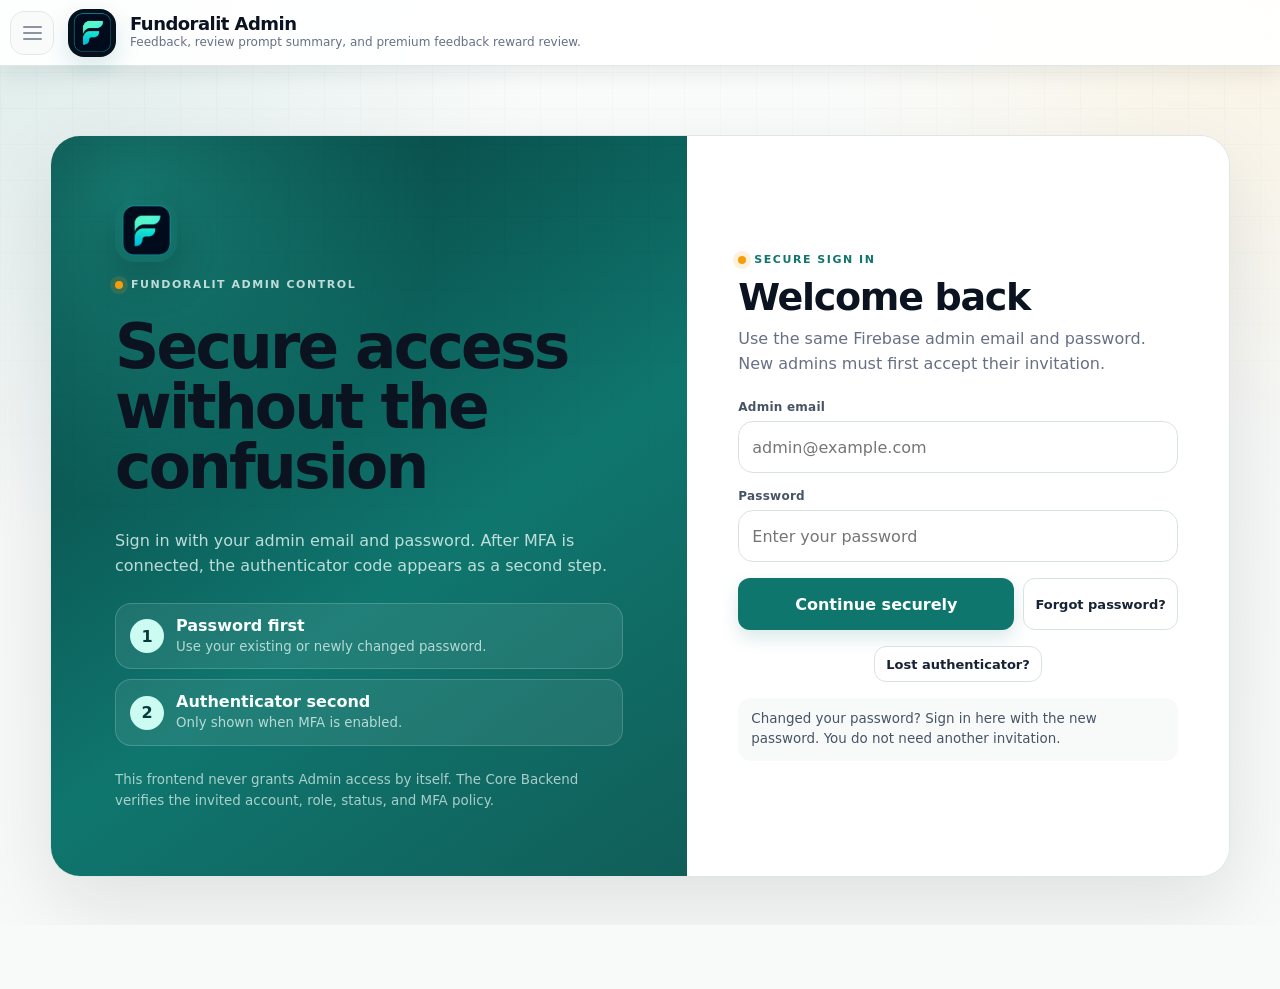
==== fundoralit-admin-web/index.html @ 5bdca57e "TOTP session enhancement" ====
<!doctype html>
<html lang="en">
<head>
  <meta charset="UTF-8" />
  <meta name="viewport" content="width=device-width, initial-scale=1.0" />
  <meta name="robots" content="noindex,nofollow" />
  <meta http-equiv="Content-Security-Policy" content="default-src 'self'; script-src 'self'; style-src 'self' 'unsafe-inline'; img-src 'self' data: blob:; connect-src 'self' https: http://localhost:* http://127.0.0.1:*; object-src 'none'; base-uri 'none'; form-action 'none'" />
  <title>Fundoralit Admin</title>
  <link rel="stylesheet" href="./src/styles.css?v=20260710-admin-trusted-device-recovery-v1" />
</head>
<body>
  <noscript>This admin panel requires JavaScript.</noscript>
  <div id="app" class="app-shell">
    <header class="topbar app-header" aria-label="Fundoralit admin header">
      <button id="headerMenuButton" class="header-menu-button" type="button" aria-label="Open admin navigation" aria-expanded="false">
        <span class="header-menu-icon" aria-hidden="true">
          <span></span>
          <span></span>
          <span></span>
        </span>
      </button>
      <img id="headerLogo" class="header-logo" src="./src/assets/fundora-logo.png" alt="Fundoralit logo" />
      <div class="header-title-block">
        <p class="eyebrow" id="headerEyebrow">Secure Admin Web</p>
        <div class="header-title-row">
          <h1 id="headerTitle">Fundoralit Admin</h1>
        </div>
        <p class="subtitle" id="headerSubtitle">Feedback, review prompt summary, and premium feedback reward review.</p>
      </div>
      <div class="auth-box" id="authBox"></div>
    </header>

    <main id="mainContent"></main>
  </div>

  <script src="./config.js"></script>
  <script type="module" src="./src/app.js?v=20260710-admin-trusted-device-recovery-v1"></script>
</body>
</html>
---- fundoralit-admin-web/src/styles.css ----
:root {
  color-scheme: light;
  --bg: #f6f8f7;
  --bg-strong: #eef5f2;
  --card: #ffffff;
  --card-soft: #f8faf9;
  --card-tint: #ecfdf5;
  --text: #111827;
  --heading: #0f172a;
  --muted: #64748b;
  --muted-strong: #475569;
  --border: #dde5e2;
  --border-strong: #cbd5d1;
  --primary: #0f766e;
  --primary-dark: #0f5f59;
  --primary-soft: #ccfbf1;
  --primary-soft-2: #f0fdfa;
  --accent: #f59e0b;
  --accent-soft: #fef3c7;
  --danger: #dc2626;
  --danger-soft: #fef2f2;
  --success: #16a34a;
  --success-soft: #ecfdf5;
  --warning: #d97706;
  --warning-soft: #fff7ed;
  --focus: rgba(15, 118, 110, 0.18);
  --shadow-sm: 0 8px 22px rgba(15, 23, 42, 0.06);
  --shadow: 0 18px 48px rgba(15, 23, 42, 0.10);
  --shadow-strong: 0 30px 80px rgba(15, 23, 42, 0.18);
  --radius-sm: 12px;
  --radius: 18px;
  --radius-lg: 26px;
  --control-height: 44px;
  --content-max: 1280px;
  font-family: Inter, ui-sans-serif, system-ui, -apple-system, BlinkMacSystemFont, "Segoe UI", sans-serif;
}

* { box-sizing: border-box; }
html { min-height: 100%; scroll-behavior: smooth; }
body {
  min-height: 100vh;
  margin: 0;
  color: var(--text);
  background:
    radial-gradient(circle at top left, rgba(15, 118, 110, 0.12), transparent 34rem),
    radial-gradient(circle at top right, rgba(245, 158, 11, 0.10), transparent 28rem),
    linear-gradient(180deg, #fbfdfc 0%, var(--bg) 44%, #f7faf8 100%);
}
body::before {
  content: "";
  position: fixed;
  inset: 0;
  pointer-events: none;
  background-image: linear-gradient(rgba(15, 23, 42, 0.03) 1px, transparent 1px), linear-gradient(90deg, rgba(15, 23, 42, 0.03) 1px, transparent 1px);
  background-size: 36px 36px;
  mask-image: linear-gradient(to bottom, rgba(0, 0, 0, 0.55), transparent 65%);
}

button, input, select, textarea { font: inherit; }
button { cursor: pointer; }
button:disabled { cursor: not-allowed; opacity: 0.55; }
a { color: var(--primary); text-decoration: none; }
a:hover { text-decoration: underline; }

.app-shell {
  width: min(var(--content-max), calc(100% - 32px));
  margin: 0 auto;
  padding: clamp(18px, 2.4vw, 34px) 0 64px;
}

.topbar {
  display: grid;
  grid-template-columns: minmax(0, 1fr) minmax(300px, 380px);
  gap: 22px;
  align-items: stretch;
  margin-bottom: 18px;
}
.topbar > div:first-child {
  position: relative;
  overflow: hidden;
  min-height: 188px;
  padding: clamp(22px, 3vw, 32px);
  border: 1px solid rgba(15, 118, 110, 0.16);
  border-radius: 32px;
  background:
    linear-gradient(135deg, rgba(255, 255, 255, 0.96), rgba(240, 253, 250, 0.92)),
    linear-gradient(135deg, rgba(15, 118, 110, 0.12), rgba(245, 158, 11, 0.08));
  box-shadow: var(--shadow-sm);
}
.topbar > div:first-child::after {
  content: "";
  position: absolute;
  right: -56px;
  bottom: -70px;
  width: 230px;
  height: 230px;
  border-radius: 999px;
  background: radial-gradient(circle, rgba(15, 118, 110, 0.15), transparent 68%);
}
.eyebrow {
  display: inline-flex;
  align-items: center;
  gap: 8px;
  margin: 0 0 10px;
  color: var(--primary);
  font-size: 11px;
  font-weight: 900;
  letter-spacing: 0.14em;
  text-transform: uppercase;
}
.eyebrow::before {
  content: "";
  width: 8px;
  height: 8px;
  border-radius: 99px;
  background: var(--accent);
  box-shadow: 0 0 0 5px rgba(245, 158, 11, 0.14);
}
h1, h2, h3, h4 { color: var(--heading); }
h1 { margin: 0; max-width: 760px; font-size: clamp(30px, 4.4vw, 56px); line-height: 0.98; letter-spacing: -0.055em; }
h2 { margin: 0; font-size: clamp(24px, 3vw, 36px); line-height: 1.08; letter-spacing: -0.04em; }
h3 { margin: 0; font-size: 1.15rem; letter-spacing: -0.02em; }
h4 { margin: 0 0 12px; font-size: 0.95rem; }
.subtitle { margin: 14px 0 0; max-width: 760px; color: var(--muted-strong); line-height: 1.6; }
.auth-box {
  align-self: stretch;
  min-width: 0;
  background: rgba(255, 255, 255, 0.88);
  border: 1px solid rgba(221, 229, 226, 0.9);
  border-radius: 28px;
  padding: 18px;
  box-shadow: var(--shadow-sm);
  backdrop-filter: blur(16px);
}
.security-note { background: var(--primary-soft-2); border: 1px solid var(--primary-soft); color: var(--primary-dark); border-radius: 16px; padding: 14px 16px; margin: 0 0 18px; }

.card,
.item,
.analytics-section,
.analytics-hero {
  background: rgba(255, 255, 255, 0.94);
  border: 1px solid rgba(221, 229, 226, 0.92);
  border-radius: var(--radius-lg);
  box-shadow: var(--shadow-sm);
}
.card { padding: clamp(16px, 2vw, 22px); }
.page-section { display: grid; gap: 16px; }
.login-grid { display: grid; gap: 12px; }
.field { display: grid; gap: 7px; margin-bottom: 12px; }
label, .field label { font-size: 12px; font-weight: 850; color: var(--muted-strong); letter-spacing: 0.02em; }
input, select, textarea {
  width: 100%;
  min-height: var(--control-height);
  border: 1px solid var(--border);
  background: #fff;
  border-radius: 14px;
  padding: 10px 13px;
  color: var(--text);
  outline: none;
  transition: border-color 0.16s ease, box-shadow 0.16s ease, background 0.16s ease;
}
textarea { min-height: 128px; resize: vertical; line-height: 1.5; }
input:focus, select:focus, textarea:focus { border-color: var(--primary); box-shadow: 0 0 0 4px var(--focus); }

.btn {
  display: inline-flex;
  min-height: var(--control-height);
  align-items: center;
  justify-content: center;
  gap: 8px;
  border: 1px solid transparent;
  border-radius: 14px;
  padding: 10px 16px;
  font-weight: 850;
  color: #fff;
  background: var(--primary);
  box-shadow: 0 10px 22px rgba(15, 118, 110, 0.16);
  transition: transform 0.16s ease, box-shadow 0.16s ease, background 0.16s ease, border-color 0.16s ease;
}
.btn:hover { background: var(--primary-dark); transform: translateY(-1px); text-decoration: none; }
.btn:active { transform: translateY(0); }
.btn.secondary { background: #111827; box-shadow: 0 10px 22px rgba(17, 24, 39, 0.16); }
.btn.ghost { background: #fff; color: var(--text); border-color: var(--border); box-shadow: none; }
.btn.ghost:hover { background: var(--card-soft); border-color: var(--border-strong); }
.btn.danger { background: var(--danger); box-shadow: 0 10px 22px rgba(220, 38, 38, 0.16); }
.btn.success { background: var(--success); box-shadow: 0 10px 22px rgba(22, 163, 74, 0.16); }
.btn.small { min-height: 36px; padding: 7px 11px; font-size: 13px; border-radius: 12px; }
.row { display: flex; align-items: center; gap: 10px; flex-wrap: wrap; }
.space-between { justify-content: space-between; }
.muted { color: var(--muted); }
.error, .success-msg {
  border-radius: 16px;
  padding: 12px 14px;
  margin: 0;
  white-space: pre-wrap;
  line-height: 1.45;
}
.error { color: #991b1b; background: var(--danger-soft); border: 1px solid #fecaca; }
.success-msg { color: #166534; background: var(--success-soft); border: 1px solid #bbf7d0; }

.tabs {
  position: sticky;
  top: 0;
  z-index: 20;
  display: grid;
  grid-template-columns: repeat(auto-fit, minmax(170px, 1fr));
  gap: 10px;
  padding: 10px;
  margin: 4px 0 2px;
  border: 1px solid rgba(221, 229, 226, 0.94);
  border-radius: 26px;
  background: rgba(255, 255, 255, 0.88);
  box-shadow: var(--shadow-sm);
  backdrop-filter: blur(16px);
}
.tab {
  min-height: 64px;
  display: flex;
  align-items: center;
  gap: 11px;
  border: 1px solid transparent;
  background: transparent;
  color: var(--muted-strong);
  padding: 10px 12px;
  border-radius: 20px;
  font-weight: 850;
  text-align: left;
  transition: background 0.16s ease, color 0.16s ease, border-color 0.16s ease, transform 0.16s ease;
}
.tab:hover { background: var(--card-soft); color: var(--heading); }
.tab.active { background: linear-gradient(135deg, var(--primary), #0d9488); border-color: rgba(15, 118, 110, 0.24); color: #fff; box-shadow: 0 14px 26px rgba(15, 118, 110, 0.20); }
.tab-icon {
  width: 34px;
  height: 34px;
  flex: 0 0 34px;
  border-radius: 12px;
  background: var(--primary-soft-2);
  border: 1px solid var(--primary-soft);
  position: relative;
}
.tab-icon::before, .tab-icon::after { content: ""; position: absolute; border-radius: 999px; background: var(--primary); }
.tab-icon::before { width: 14px; height: 14px; left: 9px; top: 9px; opacity: 0.9; }
.tab-icon::after { width: 6px; height: 6px; right: 7px; bottom: 7px; background: var(--accent); }
.tab.active .tab-icon { background: rgba(255, 255, 255, 0.18); border-color: rgba(255, 255, 255, 0.28); }
.tab.active .tab-icon::before { background: #fff; }
.tab.active .tab-icon::after { background: var(--accent-soft); }
.tab-copy { min-width: 0; display: grid; gap: 2px; }
.tab-label { line-height: 1.1; }
.tab-helper { color: inherit; opacity: 0.72; font-size: 11px; font-weight: 750; }

.toolbar,
.analytics-toolbar {
  display: grid;
  grid-template-columns: repeat(5, minmax(150px, 1fr));
  gap: 12px;
  align-items: end;
  padding: 14px;
  border: 1px solid var(--border);
  border-radius: 24px;
  background: rgba(255, 255, 255, 0.72);
  box-shadow: var(--shadow-sm);
}
.toolbar .wide { grid-column: span 2; }
.toolbar > div, .analytics-toolbar label { display: grid; gap: 7px; }
.analytics-toolbar { grid-template-columns: repeat(2, minmax(160px, 1fr)) minmax(220px, auto); margin-top: 14px; }
.analytics-toolbar-actions { display: flex; gap: 10px; flex-wrap: wrap; align-items: center; }

.stats-grid,
.analytics-grid {
  display: grid;
  grid-template-columns: repeat(auto-fit, minmax(210px, 1fr));
  gap: 12px;
}
.stats-grid { margin-bottom: 2px; }
.stat,
.analytics-card {
  position: relative;
  overflow: hidden;
  min-height: 116px;
  display: grid;
  align-content: space-between;
  gap: 10px;
  background: rgba(255, 255, 255, 0.92);
  border: 1px solid var(--border);
  border-radius: 22px;
  padding: 16px;
  box-shadow: var(--shadow-sm);
}
.stat::after, .analytics-card::after {
  content: "";
  position: absolute;
  right: -26px;
  top: -34px;
  width: 100px;
  height: 100px;
  border-radius: 999px;
  background: rgba(15, 118, 110, 0.07);
}
.stat-icon {
  width: 34px;
  height: 34px;
  border-radius: 14px;
  background: var(--primary-soft-2);
  border: 1px solid var(--primary-soft);
}
.stat-label { font-size: 12px; font-weight: 850; text-transform: uppercase; letter-spacing: 0.055em; }
.stat strong, .analytics-card strong { display: block; font-size: clamp(24px, 3vw, 32px); line-height: 1; letter-spacing: -0.045em; color: var(--heading); }
.analytics-card.good { border-color: rgba(22, 163, 74, 0.22); }
.analytics-card.warn { border-color: rgba(217, 119, 6, 0.28); }
.analytics-card.danger { border-color: rgba(220, 38, 38, 0.28); }

.list { display: grid; gap: 14px; }
.item {
  padding: clamp(15px, 2vw, 20px);
  transition: transform 0.16s ease, box-shadow 0.16s ease, border-color 0.16s ease;
}
.item:hover { transform: translateY(-1px); box-shadow: var(--shadow); border-color: var(--border-strong); }
.collapsible-item { padding: 0; overflow: hidden; }
.item-dropdown {
  margin: 0;
  padding: 0;
  border: 0;
  border-radius: inherit;
  background: transparent;
}
.item-dropdown > summary { list-style: none; }
.item-dropdown > summary::-webkit-details-marker { display: none; }
.item-summary {
  display: block;
  padding: clamp(15px, 2vw, 20px);
  color: inherit;
  border-radius: inherit;
  cursor: pointer;
  outline: none;
}
.item-summary:hover { background: rgba(240, 253, 250, 0.52); }
.item-summary:focus-visible { box-shadow: inset 0 0 0 4px var(--focus); }
.item-head { display: flex; align-items: flex-start; justify-content: space-between; gap: 14px; margin-bottom: 0; }
.item-summary-copy { min-width: 0; display: grid; gap: 4px; }
.item-title { font-weight: 900; font-size: 1rem; color: var(--heading); overflow-wrap: anywhere; }
.item-subtitle {
  display: -webkit-box;
  -webkit-line-clamp: 2;
  -webkit-box-orient: vertical;
  overflow: hidden;
  line-height: 1.4;
}
.item-summary-right { display: inline-flex; align-items: center; gap: 10px; flex: 0 0 auto; }
.item-toggle {
  width: 30px;
  height: 30px;
  display: inline-flex;
  align-items: center;
  justify-content: center;
  border-radius: 999px;
  color: var(--primary);
  background: var(--primary-soft-2);
  border: 1px solid var(--primary-soft);
  font-weight: 900;
  transition: transform 0.16s ease, background 0.16s ease;
}
.item-dropdown[open] .item-toggle { transform: rotate(180deg); background: var(--primary-soft); }
.item-body {
  padding: 0 clamp(15px, 2vw, 20px) clamp(15px, 2vw, 20px);
  border-top: 1px solid rgba(221, 229, 226, 0.7);
}
.item-desc { color: #334155; line-height: 1.55; white-space: pre-wrap; margin: 14px 0 12px; }
.meta-grid { display: grid; grid-template-columns: repeat(auto-fit, minmax(190px, 1fr)); gap: 9px; margin-top: 12px; }
.meta { background: var(--card-soft); border: 1px solid var(--border); border-radius: 14px; padding: 10px; min-width: 0; }
.meta span { display: block; color: var(--muted); font-size: 10px; font-weight: 900; text-transform: uppercase; letter-spacing: 0.06em; }
.meta code, .meta p { display: block; margin: 5px 0 0; overflow-wrap: anywhere; font-family: inherit; font-size: 13px; color: var(--text); line-height: 1.35; }
.badge {
  display: inline-flex;
  align-items: center;
  gap: 6px;
  white-space: nowrap;
  border-radius: 999px;
  padding: 6px 10px;
  font-size: 11px;
  font-weight: 900;
  letter-spacing: 0.025em;
  background: #eef2ff;
  color: #3730a3;
  border: 1px solid rgba(55, 48, 163, 0.12);
}
.badge::before { content: ""; width: 7px; height: 7px; border-radius: 999px; background: currentColor; }
.badge.open { background: var(--warning-soft); color: #9a3412; border-color: #fed7aa; }
.badge.closed { background: var(--success-soft); color: #166534; border-color: #bbf7d0; }
.badge.warn { background: var(--accent-soft); color: #92400e; border-color: #fde68a; }
.actions { display: flex; gap: 8px; flex-wrap: wrap; margin-top: 14px; justify-content: flex-end; }
.img-preview { display: block; width: min(260px, 100%); max-height: 180px; border-radius: 16px; border: 1px solid var(--border); object-fit: cover; margin-top: 10px; box-shadow: var(--shadow-sm); }
details.nested-details, details.default-preview { margin-top: 12px; border: 1px solid var(--border); border-radius: 16px; background: var(--card-soft); padding: 10px 12px; }
details.nested-details > summary, details.default-preview > summary { font-weight: 850; color: var(--primary); cursor: pointer; }
pre { background: #0f172a; color: #dbeafe; border-radius: 14px; padding: 12px; overflow: auto; max-height: 340px; line-height: 1.45; }
.pagination { display: flex; justify-content: flex-end; gap: 8px; margin-top: 2px; flex-wrap: wrap; }
.footer-note { margin: 0; color: var(--muted); font-size: 13px; line-height: 1.5; }

.analytics-hero { padding: clamp(18px, 2.5vw, 26px); }
.analytics-hero .analytics-section-head { gap: 18px; margin-bottom: 18px; }
.analytics-section { padding: clamp(16px, 2vw, 22px); margin-bottom: 0; }
.analytics-section-head { display: flex; justify-content: space-between; gap: 14px; margin-bottom: 16px; }
.analytics-section-head p { margin: 7px 0 0; line-height: 1.5; }
.analytics-progress { display: grid; gap: 10px; margin-bottom: 12px; }
.analytics-progress-meta { display: flex; justify-content: space-between; gap: 12px; align-items: baseline; }
.analytics-progress-track, .analytics-bar-track { width: 100%; height: 11px; background: #e9f1ee; border-radius: 999px; overflow: hidden; }
.analytics-progress-fill, .analytics-bar-fill { height: 100%; background: linear-gradient(90deg, var(--primary), #14b8a6); border-radius: 999px; transition: width 0.3s ease; }
.analytics-table { width: 100%; border-collapse: collapse; }
.analytics-table td { padding: 11px 8px; border-bottom: 1px solid var(--border); vertical-align: top; }
.analytics-table tr:last-child td { border-bottom: none; }
.analytics-mini-table { overflow-x: auto; }
.analytics-bar-list { display: grid; gap: 12px; }
.analytics-bar-row { display: grid; gap: 8px; }
.analytics-bar-label { display: flex; justify-content: space-between; gap: 10px; align-items: center; }
.analytics-note { color: var(--muted); font-size: 0.92rem; line-height: 1.5; margin: 0; }
.analytics-empty,
.empty-state {
  display: grid;
  justify-items: center;
  gap: 10px;
  padding: 30px 18px;
  text-align: center;
  border: 1px dashed var(--border-strong);
  border-radius: 24px;
  background: rgba(255, 255, 255, 0.72);
}
.empty-state h3, .analytics-empty h3 { margin: 0; }
.empty-state p { margin: 0; }
.empty-state-icon {
  width: 48px;
  height: 48px;
  border-radius: 18px;
  background: linear-gradient(135deg, var(--primary-soft-2), #fff);
  border: 1px solid var(--primary-soft);
  box-shadow: inset 0 0 0 8px rgba(15, 118, 110, 0.04);
}
.signed-out-card { min-height: 260px; align-content: center; justify-items: center; text-align: center; }

.modal-backdrop {
  position: fixed;
  inset: 0;
  z-index: 50;
  display: flex;
  align-items: center;
  justify-content: center;
  padding: 18px;
  background: rgba(15, 23, 42, 0.58);
  backdrop-filter: blur(8px);
}
.modal-card {
  width: min(720px, 100%);
  max-height: 92vh;
  overflow: auto;
  background: var(--card);
  border: 1px solid var(--border);
  border-radius: 28px;
  box-shadow: var(--shadow-strong);
  padding: 18px;
}
.modal-head { display: flex; align-items: flex-start; justify-content: space-between; gap: 12px; border-bottom: 1px solid var(--border); padding-bottom: 12px; margin-bottom: 14px; }
.modal-head h2 { margin: 0; font-size: 24px; }
.modal-body { display: grid; gap: 12px; }
.modal-actions { display: flex; justify-content: flex-end; gap: 10px; flex-wrap: wrap; border-top: 1px solid var(--border); padding-top: 14px; margin-top: 14px; }
.check-row { display: flex; align-items: center; gap: 10px; color: var(--text); background: var(--card-soft); border: 1px solid var(--border); border-radius: 14px; padding: 10px 12px; }
.check-row input { width: auto; min-height: auto; }
.default-preview pre { background: #111827; }

@media (max-width: 1080px) {
  .topbar { grid-template-columns: 1fr; }
  .auth-box { width: 100%; }
  .toolbar { grid-template-columns: repeat(2, minmax(0, 1fr)); }
  .analytics-toolbar { grid-template-columns: repeat(2, minmax(0, 1fr)); }
  .analytics-toolbar-actions { grid-column: 1 / -1; }
}

@media (max-width: 760px) {
  .app-shell { width: min(100% - 20px, var(--content-max)); padding-top: 12px; }
  .topbar { gap: 12px; }
  .topbar > div:first-child, .auth-box { border-radius: 24px; }
  h1 { font-size: clamp(30px, 11vw, 44px); }
  .tabs {
    display: flex;
    overflow-x: auto;
    gap: 8px;
    padding: 8px;
    border-radius: 22px;
    scroll-snap-type: x mandatory;
    -webkit-overflow-scrolling: touch;
  }
  .tab {
    min-width: 190px;
    min-height: 58px;
    scroll-snap-align: start;
  }
  .toolbar, .analytics-toolbar, .stats-grid, .analytics-grid, .meta-grid { grid-template-columns: 1fr; }
  .toolbar .wide { grid-column: span 1; }
  .item-head { align-items: flex-start; }
  .actions, .pagination, .modal-actions { justify-content: stretch; }
  .actions .btn, .pagination .btn, .modal-actions .btn, .toolbar .btn, .analytics-toolbar-actions .btn { width: 100%; }
  .analytics-toolbar-actions { display: grid; grid-template-columns: 1fr; }
}

@media (max-width: 480px) {
  :root { --control-height: 46px; }
  .topbar > div:first-child { min-height: auto; padding: 20px; }
  .subtitle { font-size: 0.94rem; }
  .card, .item, .analytics-section, .analytics-hero, .modal-card { border-radius: 20px; }
  .item-head { flex-direction: column; }
  .item-summary-right { width: 100%; justify-content: space-between; }
  .badge { align-self: flex-start; }
  .tab { min-width: 172px; padding: 9px 10px; }
  .tab-icon { width: 30px; height: 30px; flex-basis: 30px; }
  .tab-helper { display: none; }
  .stat, .analytics-card { min-height: 104px; }
  .analytics-table td { min-width: 120px; }
}

/* Enhanced Growth Analytics dashboard layout */
.analytics-hero {
  position: relative;
  overflow: hidden;
  padding: clamp(20px, 2.8vw, 34px);
  margin-bottom: 18px;
}
.analytics-hero::after {
  content: "";
  position: absolute;
  right: -110px;
  top: -120px;
  width: 280px;
  height: 280px;
  border-radius: 999px;
  background: radial-gradient(circle, rgba(15, 118, 110, 0.12), transparent 68%);
  pointer-events: none;
}
.analytics-hero .analytics-section-head {
  position: relative;
  z-index: 1;
  margin-bottom: 20px;
}
.analytics-hero h2 {
  max-width: 1040px;
  font-size: clamp(28px, 3vw, 46px);
  letter-spacing: -0.052em;
}
.analytics-toolbar-shell {
  position: relative;
  z-index: 1;
  display: grid;
  gap: 12px;
  padding: 14px;
  border: 1px solid rgba(221, 229, 226, 0.92);
  border-radius: 24px;
  background: rgba(255, 255, 255, 0.74);
  box-shadow: var(--shadow-sm);
}
.analytics-preset-row {
  display: flex;
  flex-wrap: wrap;
  gap: 8px;
}
.analytics-preset {
  min-height: 36px;
  border: 1px solid var(--border);
  border-radius: 999px;
  padding: 7px 13px;
  background: #fff;
  color: var(--muted-strong);
  font-weight: 850;
  font-size: 13px;
  box-shadow: none;
  transition: background 0.16s ease, color 0.16s ease, border-color 0.16s ease, transform 0.16s ease;
}
.analytics-preset:hover { transform: translateY(-1px); border-color: var(--border-strong); background: var(--card-soft); }
.analytics-preset.active {
  color: #fff;
  border-color: rgba(15, 118, 110, 0.28);
  background: linear-gradient(135deg, var(--primary), #14b8a6);
  box-shadow: 0 10px 22px rgba(15, 118, 110, 0.14);
}
.analytics-toolbar {
  margin-top: 0;
  padding: 0;
  border: 0;
  box-shadow: none;
  background: transparent;
  grid-template-columns: minmax(180px, 1fr) minmax(180px, 1fr) auto;
}
.analytics-range-help,
.analytics-range-notice {
  margin: 0;
  font-size: 0.9rem;
  line-height: 1.45;
}
.analytics-range-help { color: var(--muted); }
.analytics-range-notice {
  color: #92400e;
  border: 1px solid #fde68a;
  background: var(--accent-soft);
  border-radius: 14px;
  padding: 10px 12px;
}
.analytics-section {
  margin-top: 16px;
}
.analytics-section > div:last-child {
  min-width: 0;
}
.analytics-section-head {
  align-items: flex-start;
}
.analytics-section-head h3 {
  font-size: clamp(18px, 2vw, 24px);
}
.analytics-target-grid {
  display: grid;
  grid-template-columns: repeat(3, minmax(0, 1fr));
  gap: 14px;
  align-items: stretch;
}
.analytics-grid {
  grid-template-columns: repeat(auto-fit, minmax(230px, 1fr));
  gap: 14px;
  align-items: stretch;
}
.analytics-card,
.analytics-target-card {
  position: relative;
  min-width: 0;
  min-height: 150px;
  display: flex;
  flex-direction: column;
  justify-content: space-between;
  gap: 14px;
  border: 1px solid rgba(203, 213, 209, 0.86);
  border-radius: 24px;
  background: linear-gradient(180deg, rgba(255,255,255,0.98), rgba(248,250,249,0.94));
  padding: 18px 20px;
  box-shadow: var(--shadow-sm);
}
.analytics-card::after,
.analytics-target-card::after {
  content: "";
  position: absolute;
  right: -30px;
  top: -44px;
  width: 112px;
  height: 112px;
  border-radius: 999px;
  background: rgba(15, 118, 110, 0.07);
}
.analytics-card-main,
.analytics-target-head {
  position: relative;
  z-index: 1;
  display: grid;
  gap: 10px;
}
.analytics-target-head {
  grid-template-columns: minmax(0, 1fr) auto;
  align-items: start;
  gap: 12px;
}
.analytics-card-label {
  color: var(--muted-strong);
  font-size: 0.94rem;
  font-weight: 800;
  line-height: 1.35;
}
.analytics-card strong,
.analytics-target-card strong {
  position: relative;
  z-index: 1;
  display: block;
  color: var(--heading);
  font-size: clamp(28px, 3vw, 38px);
  line-height: 0.98;
  letter-spacing: -0.05em;
  white-space: nowrap;
}
.analytics-target-card strong {
  font-size: clamp(20px, 2vw, 26px);
  text-align: right;
}
.analytics-card-meta {
  color: var(--muted);
  font-size: 0.82rem;
  font-weight: 750;
}
.analytics-card .analytics-note,
.analytics-target-card .analytics-note {
  position: relative;
  z-index: 1;
  margin: 0;
  color: var(--muted-strong);
}
.analytics-target-card.good { border-color: rgba(22, 163, 74, 0.28); }
.analytics-target-card.warn { border-color: rgba(217, 119, 6, 0.28); }
.analytics-target-card.danger { border-color: rgba(220, 38, 38, 0.24); }
.analytics-target-card.good .analytics-progress-fill { background: linear-gradient(90deg, var(--success), #22c55e); }
.analytics-target-card.warn .analytics-progress-fill { background: linear-gradient(90deg, var(--warning), #f59e0b); }
.analytics-target-card.danger .analytics-progress-fill { background: linear-gradient(90deg, var(--danger), #f97316); }
.analytics-progress-track,
.analytics-bar-track {
  position: relative;
  z-index: 1;
  height: 10px;
  background: #e8f1ee;
  box-shadow: inset 0 1px 2px rgba(15, 23, 42, 0.05);
}
.analytics-mini-table {
  border: 1px solid var(--border);
  border-radius: 18px;
  overflow: hidden;
  background: #fff;
}
.analytics-mini-table h4 {
  margin: 0;
  padding: 14px 16px;
  border-bottom: 1px solid var(--border);
  background: var(--card-soft);
}
.analytics-table td {
  padding: 13px 16px;
}
.analytics-table td:first-child {
  color: var(--muted-strong);
  font-weight: 800;
}
.analytics-bar-list {
  border: 1px solid var(--border);
  border-radius: 18px;
  padding: 14px 16px 16px;
  background: #fff;
}
.analytics-bar-list h4 { margin-bottom: 14px; }
.analytics-bar-label span { color: var(--muted-strong); font-weight: 800; }
.analytics-bar-label strong { color: var(--heading); }

@media (max-width: 1180px) {
  .analytics-target-grid { grid-template-columns: repeat(2, minmax(0, 1fr)); }
}
@media (max-width: 760px) {
  .analytics-toolbar { grid-template-columns: 1fr; }
  .analytics-target-grid { grid-template-columns: 1fr; }
  .analytics-target-head { grid-template-columns: 1fr; }
  .analytics-target-card strong { text-align: left; }
  .analytics-preset-row { display: grid; grid-template-columns: repeat(2, minmax(0, 1fr)); }
  .analytics-preset { width: 100%; }
}

/* Feedback review + service credit workflow */
.feedback-toolbar {
  grid-template-columns: repeat(3, minmax(150px, 1fr)) minmax(260px, 1.6fr) auto auto;
}
.toolbar-help {
  display: grid;
  gap: 4px;
  min-height: var(--control-height);
  align-content: center;
  padding: 10px 12px;
  border: 1px solid var(--primary-soft);
  border-radius: 16px;
  background: var(--primary-soft-2);
  color: var(--primary-dark);
  line-height: 1.35;
}
.toolbar-help strong { font-size: 13px; }
.toolbar-help span { color: var(--muted-strong); font-size: 12px; }
.badge.success { background: var(--success-soft); color: #166534; border-color: #bbf7d0; }
.badge.credit { background: #eef2ff; color: #3730a3; border-color: #c7d2fe; }
.badge.info { background: var(--primary-soft-2); color: var(--primary-dark); border-color: var(--primary-soft); }
.badge.neutral { background: #f8fafc; color: #475569; border-color: #e2e8f0; }
.badge.danger { background: var(--danger-soft); color: #991b1b; border-color: #fecaca; }
.workflow-strip {
  display: grid;
  gap: 5px;
  margin-top: 14px;
  padding: 12px 14px;
  border: 1px solid var(--primary-soft);
  border-radius: 16px;
  background: linear-gradient(135deg, var(--primary-soft-2), #fff);
  color: var(--primary-dark);
}
.workflow-strip.warning {
  border-color: #fde68a;
  background: var(--accent-soft);
  color: #92400e;
}
.workflow-strip strong { font-size: 13px; }
.workflow-strip span { color: var(--muted-strong); line-height: 1.45; }
.chip-row {
  display: flex;
  flex-wrap: wrap;
  gap: 8px;
  margin-top: 12px;
}
.chip {
  display: inline-flex;
  align-items: center;
  min-height: 28px;
  padding: 5px 10px;
  border-radius: 999px;
  border: 1px solid var(--border);
  background: #fff;
  color: var(--muted-strong);
  font-size: 12px;
  font-weight: 800;
}
.feedback-actions { justify-content: flex-start; }
.form-grid {
  display: grid;
  gap: 12px;
}
.form-grid.two { grid-template-columns: repeat(2, minmax(0, 1fr)); }
.field-help {
  display: block;
  color: var(--muted);
  line-height: 1.4;
  font-size: 12px;
}
.credit-summary {
  display: grid;
  gap: 4px;
  padding: 14px;
  border: 1px solid #c7d2fe;
  border-radius: 18px;
  background: #eef2ff;
  color: #3730a3;
}
.credit-summary span {
  font-size: 11px;
  font-weight: 900;
  letter-spacing: 0.06em;
  text-transform: uppercase;
}
.credit-summary strong {
  color: #312e81;
  font-size: clamp(24px, 3vw, 34px);
  line-height: 1;
  letter-spacing: -0.045em;
}
.credit-summary p { margin: 2px 0 0; color: #475569; line-height: 1.45; }
.modal-card-wide { width: min(920px, 100%); }

@media (max-width: 1180px) {
  .feedback-toolbar { grid-template-columns: repeat(2, minmax(0, 1fr)); }
  .feedback-toolbar .wide { grid-column: 1 / -1; }
}
@media (max-width: 760px) {
  .form-grid.two { grid-template-columns: 1fr; }
  .feedback-toolbar { grid-template-columns: 1fr; }
}

/* Compact guidance and click-to-reveal help for cleaner HCI */
.section-title-row,
.compact-help-row,
.toolbar-context,
.compact-guidance {
  display: inline-flex;
  align-items: center;
  gap: 8px;
  flex-wrap: wrap;
  min-width: 0;
}
.section-title-row {
  width: 100%;
}
.section-title-row h2,
.section-title-row h3 {
  min-width: 0;
}
.toolbar-context {
  min-height: var(--control-height);
  align-content: center;
  padding: 10px 12px;
  border: 1px solid var(--primary-soft);
  border-radius: 16px;
  background: var(--primary-soft-2);
  color: var(--primary-dark);
  font-size: 13px;
  font-weight: 850;
}
.compact-guidance {
  width: 100%;
  padding: 10px 12px;
  border: 1px solid var(--primary-soft);
  border-radius: 16px;
  background: var(--primary-soft-2);
  color: var(--primary-dark);
}
.compact-guidance.warning {
  border-color: #fde68a;
  background: var(--accent-soft);
  color: #92400e;
}
.compact-guidance strong,
.toolbar-context span:first-child {
  font-size: 13px;
}
.privacy-note {
  display: inline-flex;
  align-items: center;
  gap: 8px;
  width: fit-content;
  max-width: 100%;
  margin-top: 12px;
  padding: 8px 10px;
  border: 1px solid var(--primary-soft);
  border-radius: 999px;
  background: var(--primary-soft-2);
  color: var(--primary-dark);
  font-size: 12px;
  font-weight: 850;
}
.inline-info-label,
.analytics-card-label {
  display: inline-flex;
  align-items: center;
  gap: 7px;
  min-width: 0;
}
.info-hint {
  position: relative;
  display: inline-flex;
  align-items: center;
  vertical-align: middle;
}
.info-hint summary {
  list-style: none;
  display: inline-flex;
  align-items: center;
  justify-content: center;
  width: 28px;
  height: 28px;
  border: 1px solid var(--border);
  border-radius: 999px;
  background: #fff;
  color: var(--primary);
  cursor: pointer;
  box-shadow: none;
  transition: background 0.16s ease, border-color 0.16s ease, box-shadow 0.16s ease, transform 0.16s ease;
}
.info-hint.compact summary {
  width: 24px;
  height: 24px;
}
.info-hint summary::-webkit-details-marker { display: none; }
.info-hint summary:hover {
  background: var(--primary-soft-2);
  border-color: var(--primary-soft);
  transform: translateY(-1px);
}
.info-hint summary:focus-visible {
  outline: none;
  box-shadow: 0 0 0 4px var(--focus);
  border-color: var(--primary);
}
.info-icon {
  display: inline-flex;
  align-items: center;
  justify-content: center;
  width: 16px;
  height: 16px;
  border-radius: 999px;
  font-size: 12px;
  font-weight: 950;
  line-height: 1;
  font-family: Georgia, serif;
}
.info-popover {
  position: absolute;
  z-index: 45;
  top: 50%;
  left: calc(100% + 10px);
  right: auto;
  transform: translateY(-16px);
  width: min(320px, calc(100vw - 48px));
  padding: 12px 14px;
  border: 1px solid var(--border);
  border-radius: 16px;
  background: #fff;
  color: var(--text);
  box-shadow: var(--shadow);
  line-height: 1.45;
  font-size: 13px;
  font-weight: 500;
}
.info-popover strong {
  display: block;
  margin-bottom: 5px;
  color: var(--heading);
  font-size: 13px;
  font-weight: 900;
}
.info-popover p {
  margin: 0;
  color: var(--muted-strong);
}
@media (max-width: 720px) {
  .info-popover {
    top: calc(100% + 8px);
    left: auto;
    right: 0;
    transform: none;
  }
}

.info-hint[open] summary {
  border-color: var(--primary);
  background: var(--primary-soft-2);
}
.analytics-card .info-hint,
.analytics-target-card .info-hint {
  z-index: 3;
}
.default-preview:not([open]) {
  background: #fff;
}
.default-preview summary {
  cursor: pointer;
  font-weight: 850;
}
@media (max-width: 760px) {
  .section-title-row,
  .compact-help-row,
  .toolbar-context,
  .compact-guidance {
    align-items: flex-start;
  }
  .info-popover {
    right: auto;
    left: 0;
  }
  .toolbar-context { width: 100%; }
}


/* Professional UI polish for Growth Analytics */
:root {
  --heading: #0b1220;
  --text: #182235;
  --muted: #667085;
  --muted-strong: #475467;
  --border: #d8e2df;
  --border-strong: #c6d2ce;
  --shadow-sm: 0 10px 28px rgba(15, 23, 42, 0.055);
  --shadow: 0 20px 48px rgba(15, 23, 42, 0.12);
}

body {
  -webkit-font-smoothing: antialiased;
  text-rendering: optimizeLegibility;
}

h1 {
  max-width: 980px;
  font-size: clamp(30px, 3.6vw, 48px);
  line-height: 1.04;
  letter-spacing: -0.042em;
  font-weight: 850;
}

h2 {
  letter-spacing: -0.034em;
  font-weight: 850;
}

h3 {
  font-weight: 850;
}

.subtitle,
.analytics-section-head p,
.analytics-note,
.footer-note {
  color: var(--muted-strong);
  font-weight: 500;
}

.card,
.item,
.analytics-section,
.analytics-hero,
.analytics-card,
.analytics-target-card {
  border-color: rgba(216, 226, 223, 0.95);
}

.analytics-hero {
  overflow: visible;
  border-radius: 30px;
  background:
    linear-gradient(135deg, rgba(255, 255, 255, 0.98), rgba(248, 252, 250, 0.94)),
    radial-gradient(circle at 92% 6%, rgba(15, 118, 110, 0.10), transparent 34%);
}

.analytics-hero::after {
  z-index: 0;
  opacity: 0.85;
}

.analytics-hero .analytics-section-head,
.analytics-toolbar-shell,
.analytics-section,
.analytics-card,
.analytics-target-card {
  isolation: isolate;
}

.analytics-hero h2 {
  font-size: clamp(28px, 3vw, 42px);
  line-height: 1.08;
  letter-spacing: -0.045em;
  font-weight: 850;
}

.analytics-toolbar-shell {
  border-radius: 22px;
  background: rgba(255, 255, 255, 0.82);
  backdrop-filter: blur(14px);
}

.privacy-note {
  min-height: 42px;
  padding: 9px 12px;
  border-color: rgba(20, 184, 166, 0.22);
  background: linear-gradient(180deg, rgba(240, 253, 250, 0.96), rgba(236, 253, 245, 0.94));
  color: #0f5f59;
  font-size: 12.5px;
  font-weight: 800;
  letter-spacing: -0.005em;
}

.analytics-section {
  overflow: visible;
  border-radius: 26px;
}

.analytics-section-head {
  align-items: flex-start;
}

.analytics-section-head h3 {
  font-size: clamp(18px, 1.8vw, 23px);
  line-height: 1.16;
  letter-spacing: -0.028em;
}

.analytics-grid {
  grid-template-columns: repeat(auto-fit, minmax(245px, 1fr));
}

.analytics-card,
.analytics-target-card {
  overflow: visible;
  min-height: 142px;
  border-radius: 24px;
  padding: 18px 20px;
  background:
    linear-gradient(180deg, rgba(255, 255, 255, 0.99), rgba(249, 251, 250, 0.96));
  box-shadow: 0 10px 30px rgba(15, 23, 42, 0.055);
}

.analytics-card::after,
.analytics-target-card::after {
  z-index: 0;
  opacity: 0.75;
}

.analytics-card-label {
  display: flex;
  width: 100%;
  align-items: flex-start;
  justify-content: space-between;
  gap: 10px;
  color: #4b5b6f;
  font-size: 0.92rem;
  font-weight: 800;
  line-height: 1.34;
  letter-spacing: -0.01em;
}

.analytics-card strong,
.analytics-target-card strong {
  font-size: clamp(26px, 2.5vw, 34px);
  font-weight: 850;
  letter-spacing: -0.045em;
}

.analytics-card-meta {
  color: #667085;
  font-size: 0.8rem;
  font-weight: 700;
}

.inline-info-label {
  align-items: center;
}

.info-hint {
  flex: 0 0 auto;
  z-index: 20;
}

.info-hint summary {
  width: 30px;
  height: 30px;
  border-color: rgba(15, 118, 110, 0.36);
  background: rgba(255, 255, 255, 0.96);
  color: #0f766e;
}

.info-hint.compact summary {
  width: 26px;
  height: 26px;
}

.info-icon {
  font-family: Inter, ui-sans-serif, system-ui, -apple-system, BlinkMacSystemFont, "Segoe UI", sans-serif;
  font-size: 12px;
  font-weight: 900;
}

.info-popover {
  z-index: 1000;
  top: calc(100% + 10px);
  right: 0;
  width: max-content;
  min-width: 240px;
  max-width: min(340px, calc(100vw - 48px));
  padding: 12px 14px;
  border: 1px solid rgba(216, 226, 223, 0.96);
  border-radius: 16px;
  background: rgba(255, 255, 255, 0.98);
  box-shadow: 0 22px 54px rgba(15, 23, 42, 0.16);
  backdrop-filter: blur(12px);
}

.info-popover::before {
  content: "";
  position: absolute;
  top: -6px;
  right: 12px;
  width: 10px;
  height: 10px;
  transform: rotate(45deg);
  border-left: 1px solid rgba(216, 226, 223, 0.96);
  border-top: 1px solid rgba(216, 226, 223, 0.96);
  background: rgba(255, 255, 255, 0.98);
}

.info-popover strong {
  color: #0b1220;
  font-size: 12.5px;
  font-weight: 850;
  letter-spacing: -0.01em;
}

.info-popover p {
  color: #526071;
  font-size: 13px;
  font-weight: 550;
  line-height: 1.55;
}

.analytics-hero .analytics-section-head .info-popover,
.analytics-section-head .info-popover {
  right: auto;
  left: 0;
}

.analytics-hero .analytics-section-head .info-popover::before,
.analytics-section-head .info-popover::before {
  right: auto;
  left: 12px;
}

.analytics-card:nth-child(3n) .info-popover,
.analytics-target-card:nth-child(3n) .info-popover {
  right: 0;
  left: auto;
}

.analytics-card:nth-child(3n) .info-popover::before,
.analytics-target-card:nth-child(3n) .info-popover::before {
  right: 12px;
  left: auto;
}

.info-hint[open] summary {
  color: #075e59;
  border-color: rgba(15, 118, 110, 0.55);
  background: #ecfdf5;
  box-shadow: 0 0 0 4px rgba(15, 118, 110, 0.10);
}

@media (max-width: 760px) {
  h1 { font-size: clamp(30px, 10vw, 42px); }
  .analytics-hero h2 { font-size: clamp(26px, 9vw, 36px); }
  .analytics-grid { grid-template-columns: 1fr; }
  .analytics-card-label { align-items: flex-start; }
  .info-popover,
  .analytics-hero .analytics-section-head .info-popover,
  .analytics-section-head .info-popover {
    left: 0;
    right: auto;
    max-width: calc(100vw - 40px);
  }
  .info-popover::before,
  .analytics-hero .analytics-section-head .info-popover::before,
  .analytics-section-head .info-popover::before {
    left: 12px;
    right: auto;
  }
}


/* Admin control center */
.admin-control-page {
  display: grid;
  gap: 16px;
}
.admin-control-hero {
  display: grid;
  gap: 10px;
}
.control-subtitle {
  max-width: 860px;
  margin: 0;
  line-height: 1.55;
}
.control-toolbar {
  display: grid;
  grid-template-columns: repeat(auto-fit, minmax(180px, 1fr));
  align-items: end;
  gap: 12px;
}
.control-toolbar .btn {
  width: 100%;
}
.compact-actions {
  margin-top: 4px;
}
.policy-shortcut-grid,
.control-dashboard-grid {
  display: grid;
  grid-template-columns: repeat(auto-fit, minmax(220px, 1fr));
  gap: 12px;
}
.policy-shortcut {
  display: flex;
  align-items: center;
  justify-content: space-between;
  gap: 10px;
  padding: 14px 16px;
  border: 1px solid var(--border);
  border-radius: 18px;
  background: var(--card-soft);
}
.policy-shortcut strong {
  font-size: 13px;
  color: var(--heading);
}
.table-wrap {
  width: 100%;
  overflow-x: auto;
  border: 1px solid var(--border);
  border-radius: 18px;
  background: #fff;
}
.admin-table {
  width: 100%;
  min-width: 720px;
  border-collapse: collapse;
}
.admin-table th,
.admin-table td {
  padding: 12px 14px;
  border-bottom: 1px solid var(--border);
  text-align: left;
  font-size: 13px;
  vertical-align: top;
}
.admin-table th {
  color: var(--muted-strong);
  background: var(--card-soft);
  font-weight: 850;
}
.admin-table tr:last-child td {
  border-bottom: 0;
}
.audit-json-grid {
  display: grid;
  grid-template-columns: repeat(auto-fit, minmax(260px, 1fr));
  gap: 12px;
}
.compact-empty {
  padding: 18px;
  min-height: auto;
}
.modal-card textarea[spellcheck="false"] {
  font-family: ui-monospace, SFMono-Regular, Menlo, Monaco, Consolas, "Liberation Mono", monospace;
  font-size: 12.5px;
}
@media (max-width: 760px) {
  .control-toolbar { grid-template-columns: 1fr; }
  .policy-shortcut-grid,
  .control-dashboard-grid,
  .audit-json-grid { grid-template-columns: 1fr; }
}

/* Sidebar admin shell ----------------------------------------------------- */
.admin-layout {
  position: relative;
  display: block;
  margin-top: 6px;
}

.admin-main {
  min-width: 0;
}

.admin-nav-bar {
  position: sticky;
  top: 0;
  z-index: 35;
  display: flex;
  align-items: center;
  justify-content: space-between;
  gap: 14px;
  padding: 10px 12px;
  margin: 0 0 14px;
  border: 1px solid rgba(221, 229, 226, 0.94);
  border-radius: 22px;
  background: rgba(255, 255, 255, 0.90);
  box-shadow: var(--shadow-sm);
  backdrop-filter: blur(16px);
}

.nav-menu-button {
  min-height: 44px;
  display: inline-flex;
  align-items: center;
  gap: 10px;
  border: 1px solid rgba(15, 118, 110, 0.18);
  border-radius: 16px;
  padding: 9px 14px;
  background: linear-gradient(135deg, var(--primary), #0d9488);
  color: #fff;
  font-weight: 900;
  box-shadow: 0 12px 24px rgba(15, 118, 110, 0.16);
  transition: transform 0.16s ease, box-shadow 0.16s ease, background 0.16s ease;
}

.nav-menu-button:hover {
  transform: translateY(-1px);
  box-shadow: 0 16px 28px rgba(15, 118, 110, 0.20);
}

.nav-menu-button:active { transform: translateY(0); }

.nav-menu-icon {
  width: 18px;
  display: grid;
  gap: 4px;
}

.nav-menu-icon span {
  display: block;
  height: 2px;
  border-radius: 999px;
  background: currentColor;
}

.admin-nav-current {
  min-width: 0;
  text-align: right;
}

.admin-nav-current .eyebrow {
  margin: 0 0 2px;
  font-size: 10px;
}

.admin-nav-current strong {
  display: block;
  color: var(--heading);
  font-size: 15px;
  letter-spacing: -0.01em;
  white-space: nowrap;
  overflow: hidden;
  text-overflow: ellipsis;
}

.nav-backdrop {
  position: fixed;
  inset: 0;
  z-index: 70;
  border: 0;
  padding: 0;
  background: rgba(15, 23, 42, 0.42);
  backdrop-filter: blur(3px);
  opacity: 0;
  pointer-events: none;
  transition: opacity 0.18s ease;
}

.admin-layout.nav-open .nav-backdrop {
  opacity: 1;
  pointer-events: auto;
}

.admin-sidebar {
  position: fixed;
  top: 14px;
  left: 14px;
  bottom: 14px;
  z-index: 80;
  width: min(330px, calc(100vw - 28px));
  overflow: auto;
  padding: 14px;
  border: 1px solid rgba(221, 229, 226, 0.94);
  border-radius: 28px;
  background:
    linear-gradient(180deg, rgba(255, 255, 255, 0.98), rgba(248, 250, 249, 0.95)),
    radial-gradient(circle at 20% 0%, rgba(15, 118, 110, 0.10), transparent 42%);
  box-shadow: 0 28px 70px rgba(15, 23, 42, 0.25);
  backdrop-filter: blur(18px);
  transform: translateX(calc(-100% - 32px));
  opacity: 0;
  pointer-events: none;
  transition: transform 0.22s ease, opacity 0.18s ease;
}

.admin-sidebar.open {
  transform: translateX(0);
  opacity: 1;
  pointer-events: auto;
}

.sidebar-brand {
  display: grid;
  grid-template-columns: 42px minmax(0, 1fr) 38px;
  align-items: center;
  gap: 12px;
  padding: 6px 6px 16px;
  margin-bottom: 10px;
  border-bottom: 1px solid var(--border);
}

.sidebar-brand strong {
  display: block;
  font-size: 14px;
  color: var(--heading);
  letter-spacing: -0.01em;
}

.sidebar-brand span:not(.sidebar-logo) {
  display: block;
  margin-top: 2px;
  color: var(--muted);
  font-size: 12px;
  font-weight: 750;
}

.sidebar-close {
  width: 38px;
  height: 38px;
  display: inline-flex;
  align-items: center;
  justify-content: center;
  border: 1px solid var(--border);
  border-radius: 14px;
  background: #fff;
  color: var(--muted-strong);
  font-size: 24px;
  line-height: 1;
  font-weight: 700;
  transition: background 0.16s ease, color 0.16s ease, border-color 0.16s ease, transform 0.16s ease;
}

.sidebar-close:hover {
  background: var(--card-soft);
  color: var(--heading);
  border-color: var(--border-strong);
  transform: translateY(-1px);
}

.sidebar-logo {
  width: 42px;
  height: 42px;
  display: inline-flex;
  align-items: center;
  justify-content: center;
  border-radius: 16px;
  color: #fff;
  font-weight: 950;
  background: linear-gradient(135deg, var(--primary), #0d9488);
  box-shadow: 0 14px 28px rgba(15, 118, 110, 0.20);
}

.sidebar-nav {
  display: grid;
  gap: 14px;
}

.sidebar-group {
  display: grid;
  gap: 6px;
}

.sidebar-group-title {
  margin: 8px 8px 2px;
  color: var(--muted);
  font-size: 10px;
  font-weight: 950;
  letter-spacing: 0.12em;
  text-transform: uppercase;
}

.sidebar-link {
  width: 100%;
  min-height: 54px;
  display: grid;
  grid-template-columns: 12px minmax(0, 1fr);
  gap: 10px;
  align-items: center;
  border: 1px solid transparent;
  border-radius: 18px;
  padding: 10px 11px;
  background: transparent;
  color: var(--muted-strong);
  text-align: left;
  transition: background 0.16s ease, color 0.16s ease, border-color 0.16s ease, transform 0.16s ease, box-shadow 0.16s ease;
}

.sidebar-link:hover {
  color: var(--heading);
  background: rgba(240, 253, 250, 0.78);
  border-color: rgba(204, 251, 241, 0.9);
  transform: translateX(2px);
}

.sidebar-link.active {
  color: #fff;
  background: linear-gradient(135deg, var(--primary), #0d9488);
  border-color: rgba(15, 118, 110, 0.24);
  box-shadow: 0 14px 30px rgba(15, 118, 110, 0.20);
}

.sidebar-link-mark {
  width: 9px;
  height: 9px;
  border-radius: 999px;
  background: var(--border-strong);
  box-shadow: 0 0 0 4px rgba(203, 213, 209, 0.18);
}

.sidebar-link.active .sidebar-link-mark {
  background: #fff;
  box-shadow: 0 0 0 4px rgba(255, 255, 255, 0.18);
}

.sidebar-link-copy {
  min-width: 0;
  display: grid;
  gap: 3px;
}

.sidebar-link-label {
  font-size: 13px;
  font-weight: 900;
  line-height: 1.08;
}

.sidebar-link-helper {
  font-size: 11px;
  font-weight: 750;
  opacity: 0.72;
  line-height: 1.15;
}

.sidebar-foot {
  display: flex;
  align-items: center;
  justify-content: space-between;
  gap: 8px;
  margin-top: 14px;
  padding: 11px 12px;
  border-radius: 18px;
  background: rgba(236, 253, 245, 0.72);
  border: 1px solid var(--primary-soft);
  color: var(--primary-dark);
  font-size: 12px;
  font-weight: 850;
}

.section-header-card {
  display: flex;
  justify-content: space-between;
  gap: 18px;
  align-items: flex-start;
  padding: clamp(18px, 2.2vw, 26px);
  border: 1px solid rgba(221, 229, 226, 0.94);
  border-radius: 28px;
  background:
    linear-gradient(135deg, rgba(255, 255, 255, 0.96), rgba(240, 253, 250, 0.86)),
    radial-gradient(circle at 100% 0%, rgba(245, 158, 11, 0.10), transparent 44%);
  box-shadow: var(--shadow-sm);
}

.section-header-card h2 {
  margin-top: 0;
}

.section-description {
  max-width: 780px;
  margin: 10px 0 0;
  color: var(--muted-strong);
  line-height: 1.55;
}

.section-header-card > .info-hint {
  flex: 0 0 auto;
}

@media (max-width: 1080px) {
  .app-shell {
    width: min(100% - 22px, var(--content-max));
  }

  .topbar {
    grid-template-columns: 1fr;
  }

  .topbar > div:first-child {
    min-height: 0;
  }
}

@media (max-width: 720px) {
  .admin-nav-bar {
    align-items: stretch;
  }

  .admin-nav-current {
    max-width: 58vw;
    align-self: center;
  }

  .section-header-card {
    flex-direction: column;
    gap: 10px;
  }

  .sidebar-link-helper {
    display: none;
  }
}

@media (max-width: 480px) {
  .admin-nav-bar {
    padding: 8px;
    border-radius: 18px;
  }

  .nav-menu-button {
    min-height: 40px;
    padding: 8px 11px;
    border-radius: 14px;
  }

  .admin-sidebar {
    top: 10px;
    left: 10px;
    bottom: 10px;
    width: calc(100vw - 20px);
    border-radius: 24px;
  }
}

.language-badges {
  display: flex;
  flex-wrap: wrap;
  gap: 6px;
  margin: 8px 0 12px;
}

.mini-badge {
  display: inline-flex;
  align-items: center;
  border-radius: 999px;
  padding: 3px 8px;
  font-size: 11px;
  font-weight: 800;
  border: 1px solid #E2E8F0;
  background: #F8FAFC;
  color: #64748B;
}

.mini-badge.success {
  border-color: #BBF7D0;
  background: #F0FDF4;
  color: #15803D;
}

.mini-badge.info {
  border-color: #BFDBFE;
  background: #EFF6FF;
  color: #1D4ED8;
}

.mini-badge.muted {
  opacity: 0.55;
}

.language-section > summary {
  font-weight: 800;
}

/* Unified sticky app header ------------------------------------------------ */
.app-header.topbar {
  position: sticky;
  top: 12px;
  z-index: 45;
  display: grid;
  grid-template-columns: auto minmax(0, 1fr) auto;
  align-items: center;
  gap: 14px;
  min-height: 82px;
  margin-bottom: 18px;
  padding: 12px 14px;
  border: 1px solid rgba(221, 229, 226, 0.94);
  border-radius: 28px;
  background:
    linear-gradient(135deg, rgba(255, 255, 255, 0.94), rgba(240, 253, 250, 0.88)),
    radial-gradient(circle at 8% 0%, rgba(15, 118, 110, 0.10), transparent 34%),
    radial-gradient(circle at 100% 0%, rgba(245, 158, 11, 0.10), transparent 32%);
  box-shadow: var(--shadow-sm);
  backdrop-filter: blur(18px);
}

.app-header.topbar::after,
.app-header.topbar > div:first-child::after {
  content: none;
}

.app-header .header-title-block {
  min-width: 0;
  padding: 0;
  border: 0;
  border-radius: 0;
  background: transparent;
  box-shadow: none;
  overflow: visible;
}

.app-header .eyebrow {
  margin: 0 0 4px;
  font-size: 10px;
}

.app-header h1 {
  max-width: none;
  margin: 0;
  font-size: clamp(22px, 2.4vw, 34px);
  line-height: 1.05;
  letter-spacing: -0.04em;
  white-space: nowrap;
  overflow: hidden;
  text-overflow: ellipsis;
}

.header-title-row {
  min-width: 0;
  display: flex;
  align-items: center;
  gap: 10px;
}

.header-info-slot {
  flex: 0 0 auto;
  display: inline-flex;
  align-items: center;
}

.header-info-slot:empty {
  display: none;
}

.header-info-slot .info-hint summary {
  width: 36px;
  height: 36px;
  border-radius: 14px;
  background: rgba(255, 255, 255, 0.82);
}

.header-info-slot .info-popover {
  right: 0;
  left: auto;
}

.app-header .subtitle {
  margin: 5px 0 0;
  max-width: 900px;
  color: var(--muted-strong);
  font-size: 0.92rem;
  line-height: 1.35;
  white-space: nowrap;
  overflow: hidden;
  text-overflow: ellipsis;
}

.header-menu-button {
  width: 52px;
  height: 52px;
  display: inline-flex;
  align-items: center;
  justify-content: center;
  border: 1px solid rgba(15, 118, 110, 0.18);
  border-radius: 18px;
  color: #fff;
  background: linear-gradient(135deg, var(--primary), #0d9488);
  box-shadow: 0 14px 28px rgba(15, 118, 110, 0.18);
  transition: transform 0.16s ease, box-shadow 0.16s ease, background 0.16s ease, opacity 0.16s ease;
}

.header-menu-button:hover:not(:disabled),
.header-menu-button.active {
  transform: translateY(-1px);
  box-shadow: 0 18px 32px rgba(15, 118, 110, 0.22);
}

.header-menu-button:active:not(:disabled) {
  transform: translateY(0);
}

.header-menu-button:disabled {
  color: var(--muted);
  background: var(--card-soft);
  border-color: var(--border);
  box-shadow: none;
  opacity: 0.75;
}

.header-menu-icon {
  width: 21px;
  display: grid;
  gap: 5px;
}

.header-menu-icon span {
  display: block;
  height: 2px;
  border-radius: 999px;
  background: currentColor;
}

.app-header .auth-box {
  min-width: min(320px, 34vw);
  padding: 0;
  border: 0;
  border-radius: 0;
  background: transparent;
  box-shadow: none;
  backdrop-filter: none;
}

.header-auth-inline {
  display: flex;
  align-items: center;
  justify-content: flex-end;
  gap: 12px;
  min-width: 0;
}

.header-user-copy {
  min-width: 0;
  text-align: right;
  display: grid;
  gap: 2px;
}

.header-user-copy strong {
  display: block;
  max-width: 240px;
  color: var(--heading);
  font-size: 13px;
  line-height: 1.2;
  white-space: nowrap;
  overflow: hidden;
  text-overflow: ellipsis;
}

.header-user-copy span {
  display: block;
  color: var(--muted);
  font-size: 11px;
  font-weight: 750;
  white-space: nowrap;
}

.header-logout-button {
  width: 46px;
  height: 46px;
  flex: 0 0 auto;
  display: inline-flex;
  align-items: center;
  justify-content: center;
  border: 1px solid var(--border);
  border-radius: 16px;
  color: var(--heading);
  background: rgba(255, 255, 255, 0.82);
  box-shadow: none;
  transition: transform 0.16s ease, background 0.16s ease, border-color 0.16s ease, color 0.16s ease;
}

.header-logout-button:hover {
  color: #fff;
  background: var(--danger);
  border-color: rgba(220, 38, 38, 0.22);
  transform: translateY(-1px);
}

.header-logout-button .logout-text {
  position: absolute;
  width: 1px;
  height: 1px;
  overflow: hidden;
  clip: rect(0 0 0 0);
  white-space: nowrap;
}

.app-header .login-grid {
  display: grid;
  grid-template-columns: minmax(120px, 1fr) minmax(120px, 1fr) auto;
  align-items: end;
  gap: 8px;
}

.app-header .login-grid .field {
  margin-bottom: 0;
}

.app-header .login-grid label {
  display: none;
}

.app-header .login-grid input {
  min-height: 42px;
  border-radius: 14px;
}

.app-header .login-grid .btn {
  min-height: 42px;
  border-radius: 14px;
  white-space: nowrap;
}

.admin-layout {
  margin-top: 0;
}

.admin-main {
  display: block;
}

.admin-nav-bar {
  display: none;
}

@media (max-width: 1080px) {
  .app-header.topbar {
    grid-template-columns: auto minmax(0, 1fr) auto;
  }

  .app-header.topbar > div:first-child {
    min-height: 0;
  }

  .app-header .auth-box {
    width: auto;
    min-width: 0;
  }

  .header-user-copy span {
    display: none;
  }
}

@media (max-width: 820px) {
  .app-header.topbar {
    grid-template-columns: auto minmax(0, 1fr) auto;
    top: 8px;
    gap: 10px;
    padding: 10px;
    border-radius: 22px;
  }

  .header-menu-button {
    width: 46px;
    height: 46px;
    border-radius: 16px;
  }

  .app-header h1 {
    font-size: clamp(20px, 5.4vw, 28px);
  }

  .app-header .subtitle {
    display: none;
  }

  .header-user-copy {
    display: none;
  }

  .app-header .auth-box {
    min-width: auto;
  }

  .app-header .login-grid {
    grid-template-columns: 1fr;
    position: absolute;
    left: 0;
    right: 0;
    top: calc(100% + 10px);
    padding: 12px;
    border: 1px solid var(--border);
    border-radius: 20px;
    background: rgba(255, 255, 255, 0.96);
    box-shadow: var(--shadow);
  }
}

@media (max-width: 480px) {
  .app-shell {
    width: min(100% - 16px, var(--content-max));
    padding-top: 8px;
  }

  .app-header.topbar {
    min-height: 66px;
    border-radius: 20px;
  }

  .app-header .eyebrow {
    display: none;
  }

  .header-title-row {
    gap: 6px;
  }

  .header-info-slot .info-hint summary {
    width: 34px;
    height: 34px;
    border-radius: 13px;
  }

  .header-menu-button,
  .header-logout-button {
    width: 42px;
    height: 42px;
    border-radius: 15px;
  }

  .header-menu-icon {
    width: 19px;
    gap: 4px;
  }
}

/* Compact console header + responsive content refinements ------------------- */
.app-shell {
  width: 100%;
  max-width: none;
  margin: 0;
  padding: 0 0 64px;
}

.app-header.topbar {
  top: 0;
  min-height: 58px;
  margin-bottom: 16px;
  padding: 8px 14px;
  border-radius: 0 0 18px 18px;
  border-left: 0;
  border-right: 0;
  border-top: 0;
  grid-template-columns: auto minmax(0, 1fr) auto;
  background: rgba(255, 255, 255, 0.92);
  box-shadow: 0 8px 24px rgba(15, 23, 42, 0.08);
}

.app-header .header-title-block {
  justify-self: start;
  text-align: left;
  width: min(760px, 100%);
}

.app-header .eyebrow {
  display: none;
}

.header-title-row {
  justify-content: flex-start;
  gap: 8px;
}

.app-header h1 {
  font-size: clamp(18px, 1.35vw, 24px);
  letter-spacing: -0.03em;
}

.app-header .subtitle {
  margin-top: 2px;
  font-size: 12px;
  line-height: 1.25;
  color: var(--muted);
}

.header-menu-button {
  width: 44px;
  height: 44px;
  border-radius: 14px;
}

.header-menu-icon {
  width: 19px;
  gap: 4px;
}

.header-info-slot .info-hint summary {
  width: 30px;
  height: 30px;
  border-radius: 12px;
}

.app-header .auth-box {
  min-width: 0;
}

.header-auth-inline {
  gap: 10px;
}

.header-user-copy strong {
  max-width: min(260px, 22vw);
  font-size: 12px;
}

.header-user-copy span {
  font-size: 10px;
}

.header-logout-button {
  width: 42px;
  height: 42px;
  border-radius: 14px;
}

.admin-main,
.page-section,
.card,
.analytics-section,
.analytics-hero,
.item {
  min-width: 0;
}

.toolbar,
.analytics-toolbar {
  grid-template-columns: repeat(auto-fit, minmax(180px, 1fr));
}

.toolbar .wide {
  grid-column: span 2;
}


.control-toolbar.control-toolbar-inline-single,
.control-toolbar.control-toolbar-inline-double {
  align-items: start;
}

@media (min-width: 901px) {
  .control-toolbar.control-toolbar-inline-single {
    grid-template-columns: minmax(240px, 1fr) repeat(3, minmax(140px, auto));
  }

  .control-toolbar.control-toolbar-inline-double {
    grid-template-columns: minmax(240px, 1fr) minmax(180px, 220px) repeat(3, minmax(140px, auto));
  }

  .control-toolbar.control-toolbar-inline-single > .btn,
  .control-toolbar.control-toolbar-inline-double > .btn {
    align-self: start;
    margin-top: 23px;
    white-space: nowrap;
  }
}

@media (max-width: 900px) {
  .control-toolbar.control-toolbar-inline-single,
  .control-toolbar.control-toolbar-inline-double {
    grid-template-columns: repeat(auto-fit, minmax(180px, 1fr));
  }

  .control-toolbar.control-toolbar-inline-single > .btn,
  .control-toolbar.control-toolbar-inline-double > .btn {
    margin-top: 0;
  }
}

.stats-grid {
  grid-template-columns: repeat(auto-fit, minmax(180px, 1fr));
}

.analytics-grid {
  grid-template-columns: repeat(auto-fit, minmax(240px, 1fr));
}

.analytics-target-grid,
.analytics-funnel-grid,
.admin-control-grid,
.policy-grid,
.usage-grid {
  grid-template-columns: repeat(auto-fit, minmax(260px, 1fr));
}

.item-head,
.analytics-section-head,
.modal-head,
.space-between {
  min-width: 0;
}

.item-head > *,
.analytics-section-head > *,
.modal-head > *,
.space-between > * {
  min-width: 0;
}

.table-wrap,
.data-table-wrap,
.audit-table-wrap {
  max-width: 100%;
  overflow-x: auto;
  -webkit-overflow-scrolling: touch;
}

pre,
code,
.item-title,
.muted,
.meta-value {
  overflow-wrap: anywhere;
}

@media (min-width: 1440px) {
  .app-shell {
    width: 100%;
    max-width: none;
  }

  .stats-grid {
    grid-template-columns: repeat(auto-fit, minmax(210px, 1fr));
  }

  .analytics-grid {
    grid-template-columns: repeat(auto-fit, minmax(280px, 1fr));
  }
}

@media (max-width: 1080px) {
  .app-shell {
    width: 100%;
    max-width: none;
    padding-top: 0;
  }

  .app-header.topbar {
    border-radius: 0 0 16px 16px;
  }

  .app-header .header-title-block {
    justify-self: stretch;
    text-align: left;
  }

  .header-title-row {
    justify-content: flex-start;
  }

  .app-header .subtitle {
    max-width: 100%;
  }

  .toolbar .wide {
    grid-column: auto;
  }
}

@media (max-width: 760px) {
  .app-shell {
    width: 100%;
    max-width: none;
    padding-top: 0;
  }

  .app-header.topbar {
    top: 0;
    min-height: 56px;
    gap: 8px;
    padding: 7px 9px;
    border-radius: 0 0 14px 14px;
  }

  .header-menu-button,
  .header-logout-button {
    width: 40px;
    height: 40px;
    border-radius: 13px;
  }

  .app-header h1 {
    font-size: clamp(17px, 5vw, 22px);
  }

  .app-header .subtitle {
    display: none;
  }

  .header-info-slot .info-hint summary {
    width: 28px;
    height: 28px;
    border-radius: 11px;
  }

  .toolbar,
  .analytics-toolbar,
  .stats-grid,
  .analytics-grid,
  .analytics-target-grid,
  .analytics-funnel-grid,
  .admin-control-grid,
  .policy-grid,
  .usage-grid,
  .meta-grid {
    grid-template-columns: 1fr;
  }

  .item-head,
  .analytics-section-head,
  .space-between {
    align-items: stretch;
  }

  .item-head > .row,
  .analytics-section-head > .row,
  .space-between > .row {
    justify-content: flex-start;
  }
}

@media (max-width: 480px) {
  .app-shell {
    width: min(100% - 10px, 480px);
  }

  .app-header.topbar {
    grid-template-columns: auto minmax(0, 1fr) auto;
    padding-inline: 7px;
  }

  .header-title-row {
    gap: 5px;
  }

  .app-header h1 {
    font-size: 17px;
  }

  .header-info-slot .info-hint summary {
    width: 26px;
    height: 26px;
  }

  .header-user-copy {
    display: none;
  }

  .card,
  .item,
  .analytics-section,
  .analytics-hero {
    border-radius: 18px;
  }
}

/* Full-bleed responsive layout refinement ----------------------------------
   Keep the compact header style, but remove the outer page gutter so the
   header, filter toolbar, cards, and content panels can reach the viewport edge.
   Cards keep their own internal padding, so the UI stays readable while avoiding
   the visible right-side gap on wide screens. */
.app-shell {
  width: 100% !important;
  max-width: none !important;
  margin: 0 !important;
  padding: 0 0 64px !important;
}

.app-header.topbar {
  width: 100% !important;
  margin: 0 0 16px !important;
  border-radius: 0 !important;
  border-left: 0 !important;
  border-right: 0 !important;
}

.app-header .header-title-block {
  justify-self: start !important;
  text-align: left !important;
}

.app-header .header-title-row {
  justify-content: flex-start !important;
}

#mainContent,
.admin-layout,
.admin-main,
.page-section {
  width: 100% !important;
  max-width: none !important;
}

.page-section {
  padding: 0 !important;
}

.toolbar,
.card,
.item,
.list,
.stats-grid,
.analytics-hero,
.analytics-section,
.analytics-toolbar-shell,
.footer-note,
.pagination,
.admin-control-page {
  width: 100% !important;
  max-width: none !important;
}

/* Avoid accidental horizontal overflow while keeping tables scrollable inside
   their own wrappers. */
body,
#app,
#mainContent,
.admin-layout,
.admin-main,
.page-section {
  overflow-x: hidden;
}

.table-wrap,
.data-table-wrap,
.audit-table-wrap {
  overflow-x: auto;
}

@media (max-width: 1080px) {
  .app-shell {
    width: 100% !important;
    padding-top: 0 !important;
  }
}

@media (max-width: 480px) {
  .app-shell {
    width: 100% !important;
    padding-top: 0 !important;
  }
}

/* Flush drawer refinement: the overlay navigation should attach directly to
   the viewport edges without outer gaps or rounded shell corners. Internal
   padding remains so menu items still breathe, but the drawer itself is a true
   edge-to-edge panel. */
.admin-sidebar {
  top: 0 !important;
  left: 0 !important;
  bottom: 0 !important;
  width: min(360px, 100vw) !important;
  max-width: 100vw !important;
  border-radius: 0 !important;
  border-top: 0 !important;
  border-bottom: 0 !important;
  border-left: 0 !important;
  transform: translateX(-100%) !important;
}

.admin-sidebar.open {
  transform: translateX(0) !important;
}

.nav-backdrop {
  inset: 0 !important;
  border-radius: 0 !important;
}

@media (max-width: 520px) {
  .admin-sidebar {
    width: min(88vw, 360px) !important;
  }
}

/* Content breathing room refinement ----------------------------------------
   Keep the header/drawer flush, but give the main content a small responsive
   gutter so filters, cards, lists, and tables do not stick to the viewport edge. */
:root {
  --page-content-gutter: clamp(10px, 1.15vw, 18px);
}

#mainContent,
.admin-layout,
.admin-main {
  box-sizing: border-box !important;
}

#mainContent,
.admin-main {
  padding-left: var(--page-content-gutter) !important;
  padding-right: var(--page-content-gutter) !important;
}

.page-section {
  box-sizing: border-box !important;
  padding-left: 0 !important;
  padding-right: 0 !important;
}

.toolbar,
.card,
.item,
.list,
.stats-grid,
.analytics-hero,
.analytics-section,
.analytics-toolbar-shell,
.footer-note,
.pagination,
.admin-control-page {
  box-sizing: border-box !important;
}

@media (max-width: 520px) {
  :root {
    --page-content-gutter: 10px;
  }
}

/* Admin feedback containment refinement ------------------------------------
   Modal errors stay inside the modal, field validation is visible beside the
   field, and modal content scrolls without hiding the header or actions. */
.modal-card {
  display: flex;
  flex-direction: column;
  overflow: hidden;
}

.modal-head {
  position: sticky;
  top: 0;
  z-index: 2;
  background: var(--card);
}

.modal-body {
  min-height: 0;
  overflow-y: auto;
  padding-right: 2px;
}

.modal-actions {
  position: sticky;
  bottom: 0;
  z-index: 2;
  background: var(--card);
}

.modal-alert {
  display: grid;
  gap: 5px;
  padding: 12px 14px;
  border-radius: 16px;
  line-height: 1.45;
}

.modal-alert strong {
  font-size: 13px;
  font-weight: 900;
}

.modal-alert p {
  margin: 0;
}

.modal-alert.error {
  border: 1px solid #fecaca;
  background: var(--danger-soft);
  color: #991b1b;
}

.modal-alert.success {
  border: 1px solid #bbf7d0;
  background: var(--success-soft);
  color: #166534;
}

.field.invalid input,
.field.invalid select,
.field.invalid textarea {
  border-color: var(--danger);
  box-shadow: 0 0 0 4px rgba(220, 38, 38, 0.12);
}

.field-error {
  display: block;
  color: var(--danger);
  font-size: 12px;
  font-weight: 750;
  line-height: 1.4;
}

.info-hint[open] {
  z-index: 1200;
}

.modal-card .info-popover {
  max-width: min(340px, calc(100vw - 56px));
}

@media (max-width: 760px) {
  .modal-backdrop {
    align-items: stretch;
    padding: 0;
  }

  .modal-card,
  .modal-card-wide {
    width: 100%;
    max-height: 100vh;
    border-radius: 0;
    border-left: 0;
    border-right: 0;
  }
}

/* Fundoralit brand loading and header logo ------------------------------- */
.app-header.topbar {
  grid-template-columns: auto auto minmax(0, 1fr) auto;
}

.header-logo,
.sidebar-logo,
.loading-logo,
.modal-loading-logo {
  object-fit: contain;
  display: block;
}

.header-logo {
  width: 48px;
  height: 48px;
  border-radius: 16px;
  box-shadow: 0 10px 24px rgba(15, 118, 110, 0.16);
  background: #06101b;
}

.sidebar-logo {
  width: 42px;
  height: 42px;
  border-radius: 14px;
  background: #06101b;
  box-shadow: 0 10px 22px rgba(15, 118, 110, 0.16);
}

.loading-state {
  min-height: 190px;
  align-content: center;
  background:
    radial-gradient(circle at 50% 0%, rgba(15, 118, 110, 0.08), transparent 46%),
    rgba(255, 255, 255, 0.76);
}

.loading-logo {
  width: 94px;
  height: 94px;
  border-radius: 28px;
  box-shadow: 0 18px 42px rgba(15, 118, 110, 0.18);
  margin-bottom: 4px;
}

.loading-logo.muted-logo {
  opacity: 0.72;
  filter: saturate(0.8);
}

.modal-loading-alert {
  grid-template-columns: auto minmax(0, 1fr);
  align-items: center;
  gap: 12px;
}

.modal-loading-logo {
  width: 42px;
  height: 42px;
  border-radius: 14px;
  box-shadow: 0 10px 22px rgba(15, 118, 110, 0.14);
}

.section-helper {
  margin: -6px 0 4px;
}

@media (max-width: 720px) {
  .app-header.topbar {
    grid-template-columns: auto auto minmax(0, 1fr);
  }

  .header-logo {
    width: 42px;
    height: 42px;
    border-radius: 14px;
  }

  .app-header .auth-box {
    grid-column: 1 / -1;
  }
}


/* Smart Capture global learning observability */
.candidate-insight-card {
  display: grid;
  gap: 10px;
  margin: 10px 0 14px;
  padding: 14px 16px;
  border: 1px solid var(--primary-soft);
  border-radius: 18px;
  background: linear-gradient(135deg, rgba(240, 253, 250, 0.96), rgba(255, 255, 255, 0.92));
}
.candidate-insight-card p {
  margin: 0;
  color: var(--muted-strong);
  line-height: 1.55;
}
.candidate-insight-header,
.distribution-chip-list {
  display: flex;
  flex-wrap: wrap;
  gap: 8px;
  align-items: center;
}
.distribution-grid {
  display: grid;
  grid-template-columns: repeat(auto-fit, minmax(210px, 1fr));
  gap: 12px;
  margin: 12px 0;
}
.distribution-card {
  min-width: 0;
  padding: 13px 14px;
  border: 1px solid var(--border);
  border-radius: 18px;
  background: var(--card-soft);
}
.distribution-card h4 {
  margin: 0 0 10px;
  font-size: 0.85rem;
  color: var(--muted-strong);
}
.distribution-chip {
  display: inline-flex;
  align-items: center;
  min-height: 28px;
  padding: 5px 9px;
  border-radius: 999px;
  background: #fff;
  border: 1px solid var(--border);
  color: var(--heading);
  font-size: 0.78rem;
  font-weight: 800;
}
.compact-text {
  margin: 0;
  font-size: 0.86rem;
}
.json-preview {
  max-height: 260px;
  overflow: auto;
  margin: 12px 0 0;
  padding: 12px;
  border-radius: 14px;
  background: #0f172a;
  color: #e5e7eb;
  font-size: 0.8rem;
  line-height: 1.5;
}


/* Header info popover alignment: open to the right of the info icon on desktop. */
.app-header .header-info-slot .info-popover,
.header-info-slot .info-popover {
  top: 50% !important;
  left: calc(100% + 10px) !important;
  right: auto !important;
  transform: translateY(-16px) !important;
}
.app-header .header-info-slot .info-popover::before,
.header-info-slot .info-popover::before {
  top: 16px !important;
  left: -6px !important;
  right: auto !important;
  transform: rotate(45deg) !important;
  border-left: 1px solid rgba(216, 226, 223, 0.96);
  border-bottom: 1px solid rgba(216, 226, 223, 0.96);
  border-top: 0;
}

@media (max-width: 720px) {
  .app-header .header-info-slot .info-popover,
  .header-info-slot .info-popover {
    top: calc(100% + 8px) !important;
    left: auto !important;
    right: 0 !important;
    transform: none !important;
  }
  .app-header .header-info-slot .info-popover::before,
  .header-info-slot .info-popover::before {
    top: -6px !important;
    left: auto !important;
    right: 12px !important;
    border-top: 1px solid rgba(216, 226, 223, 0.96);
    border-left: 1px solid rgba(216, 226, 223, 0.96);
    border-bottom: 0;
  }
}


/* HCI polish: clearer hierarchy, breadcrumbs, stable actions, and readable admin review cards. */
:root {
  --content-max: 1360px;
  --radius-sm: 10px;
  --radius: 16px;
  --radius-lg: 22px;
  --control-height: 42px;
}
h1 {
  font-size: clamp(28px, 3vw, 42px);
  line-height: 1.05;
  letter-spacing: -0.045em;
}
h2 {
  font-size: clamp(22px, 2.4vw, 32px);
  line-height: 1.12;
}
.card,
.item,
.analytics-section,
.analytics-hero,
.section-header-card {
  border-color: rgba(221, 229, 226, 0.98);
}
button,
.btn,
input,
select,
textarea {
  border-radius: 12px;
}
.btn {
  min-height: 40px;
}
.btn.primary,
.btn:not(.ghost):not(.danger):not(.secondary):not(.small) {
  box-shadow: 0 8px 18px rgba(15, 118, 110, 0.16);
}
.btn:focus-visible,
button:focus-visible,
input:focus-visible,
select:focus-visible,
textarea:focus-visible,
summary:focus-visible {
  outline: none;
  box-shadow: 0 0 0 4px var(--focus);
  border-color: var(--primary);
}
.admin-main {
  min-width: 0;
}
.breadcrumb {
  display: flex;
  flex-wrap: wrap;
  align-items: center;
  gap: 8px;
  margin: 0 0 12px;
  padding: 0 2px;
  color: var(--muted);
  font-size: 0.84rem;
  font-weight: 750;
}
.breadcrumb-item {
  color: var(--muted-strong);
}
.breadcrumb-item.current {
  color: var(--heading);
}
.breadcrumb-separator {
  color: #94a3b8;
}
.page-context-bar {
  position: sticky;
  top: 110px;
  z-index: 20;
  display: grid;
  grid-template-columns: minmax(0, 1fr) auto;
  gap: 14px;
  align-items: center;
  margin: 0 0 16px;
  padding: 12px 14px;
  border: 1px solid rgba(221, 229, 226, 0.96);
  border-radius: 20px;
  background: rgba(255, 255, 255, 0.92);
  box-shadow: var(--shadow-sm);
  backdrop-filter: blur(14px);
}
.page-context-copy {
  min-width: 0;
  display: grid;
  gap: 2px;
}
.page-context-copy strong {
  color: var(--heading);
  font-size: 1rem;
}
.page-context-copy span:last-child {
  color: var(--muted-strong);
  line-height: 1.45;
}
.context-kicker {
  color: var(--primary);
  font-size: 0.72rem;
  font-weight: 950;
  letter-spacing: 0.12em;
  text-transform: uppercase;
}
.page-context-actions {
  display: flex;
  align-items: center;
  gap: 10px;
}
.shortcut-pill {
  display: inline-flex;
  align-items: center;
  min-height: 30px;
  padding: 6px 10px;
  border-radius: 999px;
  background: var(--primary-soft-2);
  color: var(--primary-dark);
  border: 1px solid var(--primary-soft);
  font-size: 0.76rem;
  font-weight: 850;
  white-space: nowrap;
}
.sidebar-link {
  min-height: 52px;
}
.sidebar-link.active {
  background: linear-gradient(135deg, rgba(15, 118, 110, 0.12), rgba(240, 253, 250, 0.92));
  border-color: var(--primary-soft);
  box-shadow: inset 4px 0 0 var(--primary), 0 8px 20px rgba(15, 118, 110, 0.08);
}
.sidebar-link-label {
  letter-spacing: -0.01em;
}
.section-header-card {
  display: grid;
  grid-template-columns: minmax(0, 1fr) auto;
  gap: 14px;
  align-items: start;
}
.toolbar,
.filter-grid,
.admin-controls-toolbar {
  border-radius: 18px;
}
.list {
  gap: 14px;
}
.item {
  transition: transform 0.16s ease, box-shadow 0.16s ease, border-color 0.16s ease;
}
.item:hover {
  transform: translateY(-1px);
  box-shadow: var(--shadow);
  border-color: var(--primary-soft);
}
.empty-state {
  text-align: center;
  padding: clamp(24px, 3vw, 36px);
}
.inline-note,
.privacy-note,
.footer-note {
  line-height: 1.55;
}
@media (max-width: 900px) {
  .page-context-bar {
    position: static;
    grid-template-columns: 1fr;
  }
  .page-context-actions {
    justify-content: flex-start;
    flex-wrap: wrap;
  }
  .shortcut-pill {
    white-space: normal;
  }
}
@media (max-width: 720px) {
  .breadcrumb {
    font-size: 0.78rem;
  }
  .section-header-card {
    grid-template-columns: 1fr;
  }
}

/* Fixed header refinement ---------------------------------------------------
   Keep the compact admin header permanently visible while the dashboard body
   scrolls. Content receives a matching top offset so breadcrumbs/cards never
   slide underneath the header. */
:root {
  --admin-fixed-header-height: 66px;
}

.app-header.topbar {
  position: fixed !important;
  top: 0 !important;
  left: 0 !important;
  right: 0 !important;
  z-index: 65 !important;
  min-height: var(--admin-fixed-header-height) !important;
  margin: 0 !important;
}

#mainContent {
  padding-top: calc(var(--admin-fixed-header-height) + 16px) !important;
}

.page-context-bar {
  top: calc(var(--admin-fixed-header-height) + 10px) !important;
}

.breadcrumb {
  margin-top: 0 !important;
}

/* Keep popovers/dropdowns above content but below the open drawer overlay. */
.info-hint[open],
.info-popover {
  z-index: 64;
}

.app-header .info-hint[open],
.app-header .info-popover {
  z-index: 90;
}

@media (max-width: 760px) {
  :root {
    --admin-fixed-header-height: 58px;
  }

  #mainContent {
    padding-top: calc(var(--admin-fixed-header-height) + 12px) !important;
  }

  .page-context-bar {
    top: calc(var(--admin-fixed-header-height) + 8px) !important;
  }
}

@media (max-width: 720px) {
  .app-header.topbar {
    grid-template-columns: auto auto minmax(0, 1fr) auto !important;
  }

  .app-header .auth-box {
    grid-column: auto !important;
  }
}

/* Growth analytics visual bug fixes -----------------------------------------
   1) active drawer item keeps readable text on the light selected background,
   2) metric card decoration stays inside the card,
   3) opened info popovers render above neighbouring metric cards. */
.sidebar-link.active {
  color: var(--heading) !important;
  background: linear-gradient(135deg, rgba(15, 118, 110, 0.14), rgba(236, 253, 245, 0.96)) !important;
  border-color: rgba(20, 184, 166, 0.42) !important;
  box-shadow: inset 4px 0 0 var(--primary), 0 8px 20px rgba(15, 118, 110, 0.08) !important;
}

.sidebar-link.active .sidebar-link-label,
.sidebar-link.active .sidebar-link-helper {
  color: var(--heading) !important;
  opacity: 1 !important;
}

.sidebar-link.active .sidebar-link-mark {
  background: var(--primary) !important;
  box-shadow: 0 0 0 4px rgba(15, 118, 110, 0.14) !important;
}

.analytics-grid,
.analytics-target-grid,
.stats-grid,
.analytics-section {
  overflow: visible !important;
}

.stat::after,
.analytics-card::after,
.analytics-target-card::after {
  right: 14px !important;
  top: 12px !important;
  width: 74px !important;
  height: 74px !important;
  opacity: 0.42 !important;
  pointer-events: none !important;
}

.analytics-card,
.analytics-target-card,
.stat {
  isolation: auto !important;
}

.analytics-card:has(.info-hint[open]),
.analytics-target-card:has(.info-hint[open]),
.stat:has(.info-hint[open]) {
  z-index: 2500 !important;
}

.analytics-card .info-hint[open],
.analytics-target-card .info-hint[open],
.stat .info-hint[open] {
  z-index: 2600 !important;
}

.analytics-card .info-popover,
.analytics-target-card .info-popover,
.stat .info-popover {
  z-index: 2700 !important;
}

.analytics-card-label,
.analytics-target-head {
  position: relative;
  z-index: 2;
}

/* Final analytics info-icon and card spacing fixes -------------------------
   - keep info icons anchored to their own label rows
   - prevent target/value overlap inside cards
   - keep decorative circles inside the card bounds without clipping popovers */
.section-title-row,
.compact-help-row,
.privacy-note {
  align-items: center;
}

.analytics-card-main,
.analytics-target-head,
.analytics-card-label {
  min-width: 0;
}

.analytics-card-label {
  display: grid !important;
  grid-template-columns: minmax(0, 1fr) auto;
  align-items: start;
  gap: 10px;
  width: 100%;
}

.analytics-card-label > span:first-child {
  min-width: 0;
}

.analytics-target-head {
  grid-template-columns: minmax(0, 1fr) !important;
  gap: 14px !important;
}

.analytics-target-card strong {
  text-align: left !important;
  white-space: normal !important;
}

.info-hint {
  flex: 0 0 auto;
  align-self: flex-start;
  z-index: auto !important;
}

.info-hint summary,
.info-hint summary:hover,
.info-hint[open] summary {
  transform: none !important;
}

.info-hint[open] {
  z-index: 3200 !important;
}

.info-popover {
  max-width: min(320px, calc(100vw - 32px));
  white-space: normal;
  overflow-wrap: anywhere;
}

.analytics-grid,
.analytics-target-grid,
.stats-grid {
  gap: 16px !important;
  align-items: stretch;
}

.analytics-card,
.analytics-target-card,
.stat {
  min-width: 0;
}

.stat::after,
.analytics-card::after,
.analytics-target-card::after {
  right: 16px !important;
  top: 16px !important;
  width: 64px !important;
  height: 64px !important;
  opacity: 0.24 !important;
}

.analytics-card .info-popover,
.analytics-target-card .info-popover,
.stat .info-popover {
  z-index: 3300 !important;
}

@media (max-width: 760px) {
  .section-title-row,
  .compact-help-row,
  .privacy-note {
    align-items: flex-start;
  }

  .analytics-card-label {
    gap: 8px;
  }

  .analytics-target-card strong {
    font-size: clamp(20px, 7vw, 28px) !important;
  }
}

/* Final polish: prevent all info popovers from being covered, and separate
   sticky page context bar from the content section below it. */
.page-context-bar {
  margin-bottom: 24px !important;
}

.page-section {
  gap: 22px !important;
}

.card,
.analytics-hero,
.analytics-section,
.page-context-bar,
.section-header-card,
.toolbar,
.analytics-toolbar-shell,
.modal-card,
.auth-box,
.topbar > div:first-child {
  position: relative;
}

.analytics-hero,
.analytics-section,
.page-context-bar,
.section-header-card,
.toolbar,
.analytics-toolbar-shell,
.modal-card,
.auth-box,
.topbar > div:first-child,
.card {
  overflow: visible !important;
}

.analytics-hero .analytics-section-head,
.analytics-section-head,
.section-title-row,
.compact-help-row,
.privacy-note,
.header-info-slot,
.inline-info-label {
  position: relative;
  z-index: 8;
}

.analytics-toolbar-shell,
.toolbar,
.analytics-grid,
.analytics-target-grid,
.stats-grid,
.list,
.pagination,
.footer-note {
  position: relative;
  z-index: 1;
}

.info-hint,
.info-hint[open] {
  position: relative;
}

.info-hint[open] {
  z-index: 5000 !important;
}

.info-popover {
  z-index: 5001 !important;
}

.card:has(.info-hint[open]),
.analytics-hero:has(.info-hint[open]),
.analytics-section:has(.info-hint[open]),
.page-context-bar:has(.info-hint[open]),
.section-header-card:has(.info-hint[open]),
.item:has(.info-hint[open]),
.toolbar:has(.info-hint[open]),
.analytics-toolbar-shell:has(.info-hint[open]),
.modal-card:has(.info-hint[open]) {
  z-index: 4900 !important;
  isolation: isolate;
}

@media (max-width: 760px) {
  .page-context-bar {
    margin-bottom: 18px !important;
  }

  .page-section {
    gap: 18px !important;
  }
}

/* Verified fix: portal-like fixed info popovers + tighter context spacing ----
   JS positions opened popovers against the viewport, so they cannot be hidden
   under cards, toolbars, page sections, or sticky bars. */
.info-popover {
  position: fixed !important;
  right: auto !important;
  transform: none !important;
  z-index: 10000 !important;
  width: min(340px, calc(100vw - 24px));
  max-width: calc(100vw - 24px) !important;
  max-height: min(340px, calc(100vh - 24px));
  overflow-y: auto;
}

.info-popover::before {
  display: none !important;
}

.info-hint:not([open]) .info-popover {
  display: none !important;
}

#mainContent {
  padding-top: calc(var(--admin-fixed-header-height) + 8px) !important;
}

.breadcrumb {
  margin-bottom: 8px !important;
}

.page-context-bar {
  top: calc(var(--admin-fixed-header-height) + 6px) !important;
  margin-bottom: 16px !important;
}

.page-section {
  gap: 18px !important;
}

@media (max-width: 760px) {
  #mainContent {
    padding-top: calc(var(--admin-fixed-header-height) + 8px) !important;
  }

  .breadcrumb {
    margin-bottom: 7px !important;
  }

  .page-context-bar {
    top: calc(var(--admin-fixed-header-height) + 6px) !important;
    margin-bottom: 14px !important;
  }

  .page-section {
    gap: 16px !important;
  }
}

/* Feedback/admin top spacing refinement ------------------------------------
   Keep the sticky context bar close to the header, but preserve a clear gap
   before the first content card/section below it. */
.page-context-bar {
  top: calc(var(--admin-fixed-header-height) + 4px) !important;
  margin-bottom: 12px !important;
}

.page-context-bar + .page-section {
  margin-top: 12px !important;
}

.page-section > .section-header-card:first-child,
.page-section > .card:first-child,
.page-section > .toolbar:first-child,
.page-section > .analytics-hero:first-child,
.page-section > .analytics-section:first-child {
  margin-top: 0 !important;
}

@media (max-width: 760px) {
  .page-context-bar {
    top: calc(var(--admin-fixed-header-height) + 4px) !important;
    margin-bottom: 10px !important;
  }

  .page-context-bar + .page-section {
    margin-top: 10px !important;
  }
}

/* Final context bar spacing correction -------------------------------------
   Only the header stays fixed. The page context bar should sit naturally
   under the breadcrumb without a large sticky offset, and keep a clear gap
   before the page content section. */
#mainContent {
  padding-top: calc(var(--admin-fixed-header-height) + 6px) !important;
}

.breadcrumb {
  margin: 0 0 8px !important;
}

.page-context-bar {
  position: static !important;
  top: auto !important;
  margin: 0 0 14px !important;
}

.page-context-bar + .page-section {
  margin-top: 0 !important;
}

.page-section {
  gap: 18px !important;
}

@media (max-width: 760px) {
  #mainContent {
    padding-top: calc(var(--admin-fixed-header-height) + 6px) !important;
  }

  .breadcrumb {
    margin: 0 0 7px !important;
  }

  .page-context-bar {
    position: static !important;
    top: auto !important;
    margin: 0 0 12px !important;
  }

  .page-section {
    gap: 16px !important;
  }
}


/* Header title cleanup ------------------------------------------------------
   The header subtitle already explains the current section, so the top header
   should not show a duplicate info icon. Section/card info icons remain. */
.app-header .header-info-slot {
  display: none !important;
}

.app-header .header-title-row {
  gap: 0 !important;
}

/* Emergency Console -------------------------------------------------------- */
.emergency-console {
  display: grid;
  gap: 16px;
}


.collaboration-policy-status-card {
  display: grid;
  gap: 12px;
  border-color: rgba(138, 208, 171, 0.28);
  background: linear-gradient(180deg, rgba(236, 253, 245, 0.72), rgba(255, 255, 255, 0.96));
}

.collaboration-policy-status-card .meta-grid {
  margin-top: 0;
}

.emergency-grid {
  display: grid;
  grid-template-columns: repeat(auto-fit, minmax(280px, 1fr));
  gap: 14px;
}

.emergency-card {
  display: flex;
  flex-direction: column;
  gap: 12px;
  min-height: 100%;
}

.emergency-card.has-missing {
  border-color: rgba(245, 158, 11, 0.45);
}

.emergency-card-head {
  display: flex;
  align-items: flex-start;
  justify-content: space-between;
  gap: 12px;
}

.emergency-card h3 {
  margin: 2px 0 0;
}

.emergency-flag-list {
  display: grid;
  gap: 6px;
  padding: 10px;
  border: 1px solid var(--border-subtle, rgba(148, 163, 184, 0.22));
  border-radius: 14px;
  background: rgba(15, 23, 42, 0.03);
}

.emergency-flag-row {
  display: flex;
  align-items: center;
  justify-content: space-between;
  gap: 10px;
  font-size: 0.86rem;
}

.emergency-flag-row span {
  overflow-wrap: anywhere;
}

.emergency-flag-row strong {
  white-space: nowrap;
}

.emergency-rules-section {
  display: grid;
  gap: 12px;
}

.compact-list {
  gap: 10px;
}

.notice.inline-notice p {
  margin: 4px 0 0;
}

.field.invalid input,
.field.invalid textarea,
.field.invalid select {
  border-color: #dc2626 !important;
  box-shadow: 0 0 0 3px rgba(220, 38, 38, 0.12);
}

.field-error {
  color: #b91c1c;
  font-weight: 700;
}

@media (max-width: 760px) {
  
.collaboration-policy-status-card {
  display: grid;
  gap: 12px;
  border-color: rgba(138, 208, 171, 0.28);
  background: linear-gradient(180deg, rgba(236, 253, 245, 0.72), rgba(255, 255, 255, 0.96));
}

.collaboration-policy-status-card .meta-grid {
  margin-top: 0;
}

.emergency-grid {
    grid-template-columns: 1fr;
  }

  .emergency-card-head {
    align-items: flex-start;
  }
}

.admin-control-card {
  display: grid;
  gap: 16px;
}

.modal-json-preview {
  max-height: 520px;
  overflow: auto;
  white-space: pre-wrap;
  word-break: break-word;
}

/* Level 4A Learning Ops: cached snapshots, protected jobs, no polling. */
.learning-ops-page {
  display: grid;
  gap: 16px;
}
.learning-ops-pipeline,
.learning-ops-actions,
.learning-ops-history,
.learning-ops-job-result,
.learning-ops-card {
  display: grid;
  gap: 14px;
}
.learning-ops-grid {
  display: grid;
  grid-template-columns: repeat(auto-fit, minmax(280px, 1fr));
  gap: 14px;
}
.learning-ops-card-head {
  align-items: flex-start;
}
.learning-ops-card h3,
.learning-ops-pipeline h3,
.learning-ops-actions h3,
.learning-ops-history h3,
.learning-ops-job-result h3 {
  margin: 0;
  color: var(--heading);
}
.learning-ops-metrics {
  display: grid;
  grid-template-columns: repeat(auto-fit, minmax(150px, 1fr));
  gap: 10px;
}
.learning-ops-metric {
  display: grid;
  gap: 4px;
  padding: 12px;
  border: 1px solid var(--border);
  border-radius: 16px;
  background: var(--card-soft);
}
.learning-ops-metric span {
  font-size: 12px;
  font-weight: 750;
  color: var(--muted-strong);
}
.learning-ops-metric strong {
  font-size: 18px;
  color: var(--heading);
  overflow-wrap: anywhere;
}
.learning-ops-metric small {
  color: var(--danger);
  font-weight: 750;
}
.learning-ops-metric.danger {
  border-color: rgba(220, 38, 38, 0.24);
  background: var(--danger-soft);
}
.learning-ops-flow {
  display: flex;
  flex-wrap: wrap;
  gap: 8px;
  align-items: center;
}
.learning-ops-flow-step {
  display: inline-flex;
  align-items: center;
  gap: 8px;
  min-height: 38px;
}
.learning-ops-flow-step span {
  display: inline-flex;
  align-items: center;
  min-height: 34px;
  padding: 8px 11px;
  border: 1px solid var(--border);
  border-radius: 999px;
  background: var(--card-soft);
  color: var(--heading);
  font-size: 12px;
  font-weight: 800;
  white-space: nowrap;
}
.learning-ops-flow-step b {
  color: var(--muted-strong);
}
.learning-ops-action-grid {
  display: grid;
  grid-template-columns: repeat(auto-fit, minmax(220px, 1fr));
  gap: 12px;
}
.learning-ops-action-group {
  display: grid;
  gap: 10px;
  padding: 14px;
  border: 1px solid var(--border);
  border-radius: 18px;
  background: var(--card-soft);
}
.learning-ops-action-group strong {
  color: var(--heading);
}
.learning-ops-action-group .btn {
  width: 100%;
}
.learning-ops-table {
  min-width: 960px;
}
.learning-ops-table td:last-child {
  min-width: 220px;
  overflow-wrap: anywhere;
}
.learning-ops-safety-warning {
  border-color: rgba(217, 119, 6, 0.32);
}
@media (max-width: 720px) {
  .learning-ops-grid,
  .learning-ops-action-grid,
  .learning-ops-metrics {
    grid-template-columns: 1fr;
  }
  .learning-ops-flow {
    align-items: stretch;
  }
  .learning-ops-flow-step {
    width: 100%;
  }
  .learning-ops-flow-step span {
    flex: 1;
    justify-content: center;
  }
}

/* Global Learning Review compact OCR cards */
.mini-badge.neutral {
  border-color: #E2E8F0;
  background: #F8FAFC;
  color: #475569;
}
.mini-badge.warn {
  border-color: #FDE68A;
  background: #FFFBEB;
  color: #92400E;
}
.mini-badge.danger {
  border-color: #FECACA;
  background: #FEF2F2;
  color: #B91C1C;
}
.compact-candidate-insight {
  padding: 12px 14px;
  gap: 8px;
}
.compact-distribution-stack {
  display: grid;
  gap: 10px;
  margin: 10px 0;
}
.compact-chip-row {
  display: grid;
  grid-template-columns: 120px 1fr;
  gap: 8px;
  align-items: start;
}
.compact-chip-title {
  color: var(--muted-strong);
  font-size: 0.78rem;
  font-weight: 800;
  padding-top: 5px;
}
.distribution-chip-list.compact-chips {
  gap: 6px;
}
.distribution-chip-list.compact-chips .distribution-chip {
  min-height: 24px;
  padding: 4px 8px;
  font-size: 0.74rem;
}
@media (max-width: 700px) {
  .compact-chip-row {
    grid-template-columns: 1fr;
  }
}

/* Dynamic Plan Matrix management */
.plan-matrix-page { display: grid; gap: 16px; }
.plan-matrix-toolbar { align-items: end; }
.plan-matrix-stats { grid-template-columns: repeat(auto-fit, minmax(150px, 1fr)); }
.plan-matrix-card { display: grid; gap: 16px; overflow: hidden; }
.table-scroll,
.plan-matrix-scroll { width: 100%; overflow-x: auto; border: 1px solid var(--border); border-radius: 18px; background: #fff; }
.matrix-table { width: 100%; min-width: 980px; border-collapse: collapse; font-size: 13px; }
.matrix-table th,
.matrix-table td { padding: 12px 14px; border-bottom: 1px solid var(--border); text-align: left; vertical-align: top; }
.matrix-table th { position: sticky; top: 0; z-index: 1; background: var(--card-soft); color: var(--muted-strong); font-size: 11px; font-weight: 900; letter-spacing: 0.06em; text-transform: uppercase; }
.matrix-table tbody tr:hover:not(.plan-section-row) { background: var(--primary-soft-2); }
.plan-section-row td { background: var(--bg-strong); color: var(--primary-dark); font-size: 12px; font-weight: 900; letter-spacing: 0.08em; text-transform: uppercase; }
.field-help.block { display: block; margin-top: 4px; }
.plan-value-cell { min-width: 128px; }
.plan-value-cell.missing_value { background: var(--warning-soft); }
.plan-value-cell.mismatch { background: var(--danger-soft); }
.plan-value-cell.using_fallback { background: var(--primary-soft-2); }
.plan-value-cell.disabled { background: var(--card-soft); }
.link-button { appearance: none; border: 0; background: none; padding: 0; color: inherit; text-align: left; cursor: pointer; }
.link-button:hover strong { color: var(--primary); text-decoration: underline; }
.plan-value-button { display: grid; gap: 2px; }
.plan-value-button span { color: var(--muted); font-size: 11px; }
.plan-registry-grid { display: grid; grid-template-columns: repeat(auto-fit, minmax(300px, 1fr)); gap: 16px; }
.registry-card { display: grid; align-content: start; gap: 14px; min-width: 0; }
.registry-list { display: grid; gap: 10px; max-height: 520px; overflow: auto; padding-right: 4px; }
.registry-row { display: grid; grid-template-columns: minmax(0, 1fr) auto auto auto; gap: 8px; align-items: center; padding: 12px; border: 1px solid var(--border); border-radius: 16px; background: var(--card-soft); }
.registry-row strong { display: block; min-width: 0; overflow: hidden; text-overflow: ellipsis; white-space: nowrap; }
.registry-row small { display: block; color: var(--muted); overflow-wrap: anywhere; }
@media (max-width: 760px) {
  .registry-row { grid-template-columns: minmax(0, 1fr); align-items: start; }
  .matrix-table { min-width: 860px; }
}

.media-preview-wrap { margin-top: 10px; display: flex; align-items: flex-start; }
.announcement-media-preview { width: min(420px, 100%); max-height: 240px; object-fit: cover; }
.compact-actions { justify-content: flex-start; margin-top: 10px; }
.compact-details { background: rgba(255,255,255,0.65); }

.analytics-helper-text {
  margin: 0 0 14px;
  line-height: 1.55;
}

/* Responsive admin web hardening ------------------------------------------
   Final override layer for phone, tablet, foldable and desktop usage. Keep
   data-heavy screens usable with local horizontal scroll only inside tables,
   while cards/forms/toolbars wrap instead of overflowing the viewport. */
:root {
  --admin-safe-gutter: clamp(10px, 1.4vw, 20px);
  --admin-control-min: min(100%, 180px);
}

html,
body {
  width: 100%;
  max-width: 100%;
}

body {
  overflow-x: hidden;
}

img,
svg,
canvas,
video,
iframe {
  max-width: 100%;
}

#app,
#mainContent,
.admin-layout,
.admin-main,
.page-section,
.admin-control-page,
.card,
.item,
.analytics-section,
.analytics-hero,
.modal-card,
.modal-body,
.toolbar,
.analytics-toolbar,
.control-toolbar,
.feedback-toolbar,
.plan-matrix-toolbar,
.registry-card,
.policy-shortcut,
.analytics-card,
.analytics-target-card,
.stat,
.meta,
.field,
.row,
.actions,
.space-between,
.section-header-card,
.item-head,
.item-summary-copy,
.item-summary-right,
.header-title-block,
.header-title-row,
.header-auth-inline,
.header-user-copy {
  min-width: 0;
}

#mainContent,
.admin-main {
  padding-left: max(var(--admin-safe-gutter), env(safe-area-inset-left));
  padding-right: max(var(--admin-safe-gutter), env(safe-area-inset-right));
}

.card,
.item,
.analytics-section,
.analytics-hero,
.stat,
.analytics-card,
.analytics-target-card,
.registry-card,
.policy-shortcut,
.modal-card {
  overflow-wrap: anywhere;
}

button,
.btn,
.tab,
.sidebar-link,
.nav-menu-button,
.header-menu-button,
.header-logout-button,
.link-button,
.plan-value-button {
  max-width: 100%;
  white-space: normal;
  line-height: 1.2;
}

.btn,
.nav-menu-button,
.header-menu-button,
.header-logout-button,
.sidebar-close,
.info-hint summary {
  flex-shrink: 0;
}

input,
select,
textarea {
  max-width: 100%;
  min-width: 0;
}

.toolbar,
.analytics-toolbar,
.control-toolbar,
.feedback-toolbar,
.plan-matrix-toolbar {
  grid-template-columns: repeat(auto-fit, minmax(var(--admin-control-min), 1fr));
  align-items: end;
}

.toolbar .wide,
.feedback-toolbar .wide {
  grid-column: span 2;
}

.actions,
.modal-actions,
.analytics-toolbar-actions,
.feedback-actions,
.compact-actions,
.pagination,
.chip-row,
.language-badges {
  min-width: 0;
  align-items: center;
}

.actions .btn,
.modal-actions .btn,
.analytics-toolbar-actions .btn,
.feedback-actions .btn,
.compact-actions .btn {
  flex: 0 1 auto;
}

.item-head,
.analytics-section-head,
.modal-head,
.space-between,
.section-header-card,
.analytics-progress-meta,
.analytics-bar-label,
.policy-shortcut,
.sidebar-foot,
.header-auth-inline {
  flex-wrap: wrap;
}

.item-summary-right,
.analytics-section-head > .row,
.space-between > .row {
  flex-wrap: wrap;
  justify-content: flex-end;
}

.badge,
.chip,
.mini-badge,
.learning-ops-flow-step span {
  max-width: 100%;
  white-space: normal;
  text-align: left;
}

.badge {
  align-items: flex-start;
}

.table-wrap,
.data-table-wrap,
.audit-table-wrap,
.analytics-mini-table,
.plan-matrix-scroll,
.table-scroll,
.learning-ops-table-wrap {
  width: 100%;
  max-width: 100%;
  overflow-x: auto;
  overflow-y: hidden;
  -webkit-overflow-scrolling: touch;
  overscroll-behavior-inline: contain;
}

.admin-table,
.matrix-table,
.analytics-table,
.learning-ops-table {
  table-layout: auto;
}

.admin-table th,
.admin-table td,
.matrix-table th,
.matrix-table td,
.analytics-table td,
.learning-ops-table th,
.learning-ops-table td {
  overflow-wrap: anywhere;
  word-break: break-word;
}

pre,
code {
  max-width: 100%;
  white-space: pre-wrap;
  overflow-wrap: anywhere;
}

.info-popover {
  max-width: min(340px, calc(100vw - 2 * var(--admin-safe-gutter)));
}

.modal-backdrop {
  padding: max(12px, env(safe-area-inset-top)) max(12px, env(safe-area-inset-right)) max(12px, env(safe-area-inset-bottom)) max(12px, env(safe-area-inset-left));
}

.modal-card {
  max-width: calc(100vw - 24px);
}

.app-header.topbar {
  padding-left: max(10px, env(safe-area-inset-left));
  padding-right: max(10px, env(safe-area-inset-right));
}

.app-header h1,
.app-header .subtitle,
.header-user-copy strong,
.header-user-copy span,
.sidebar-link-label,
.sidebar-link-helper,
.item-title,
.item-subtitle,
.analytics-card-label,
.stat-label {
  min-width: 0;
  overflow-wrap: anywhere;
}

.registry-row {
  min-width: 0;
}

@media (max-width: 980px) {
  :root {
    --admin-control-min: min(100%, 220px);
  }

  .topbar,
  .app-header.topbar {
    grid-template-columns: auto auto minmax(0, 1fr) auto;
  }

  .section-header-card,
  .analytics-section-head,
  .item-head,
  .space-between {
    align-items: flex-start;
  }

  .control-toolbar.control-toolbar-inline-single,
  .control-toolbar.control-toolbar-inline-double {
    grid-template-columns: repeat(auto-fit, minmax(220px, 1fr));
  }

  .control-toolbar.control-toolbar-inline-single > .btn,
  .control-toolbar.control-toolbar-inline-double > .btn {
    margin-top: 0;
  }
}

@media (max-width: 760px) {
  :root {
    --admin-safe-gutter: 10px;
    --admin-control-min: 100%;
  }

  #mainContent,
  .admin-main {
    padding-left: max(10px, env(safe-area-inset-left));
    padding-right: max(10px, env(safe-area-inset-right));
  }

  .app-header.topbar {
    grid-template-columns: auto auto minmax(0, 1fr);
    align-items: center;
    row-gap: 8px;
  }

  .app-header .auth-box {
    grid-column: 1 / -1;
    width: 100%;
  }

  .header-auth-inline {
    justify-content: space-between;
    width: 100%;
  }

  .header-user-copy {
    display: grid;
    text-align: left;
  }

  .header-user-copy span {
    display: none;
  }

  .header-logo {
    width: 40px;
    height: 40px;
    border-radius: 13px;
  }

  .toolbar,
  .analytics-toolbar,
  .control-toolbar,
  .feedback-toolbar,
  .plan-matrix-toolbar,
  .form-grid.two,
  .stats-grid,
  .analytics-grid,
  .analytics-target-grid,
  .analytics-funnel-grid,
  .admin-control-grid,
  .policy-grid,
  .usage-grid,
  .meta-grid,
  .plan-registry-grid,
  .learning-ops-grid,
  .learning-ops-action-grid,
  .learning-ops-metrics,
  .audit-json-grid {
    grid-template-columns: 1fr !important;
  }

  .toolbar .wide,
  .feedback-toolbar .wide {
    grid-column: auto !important;
  }

  .actions,
  .modal-actions,
  .analytics-toolbar-actions,
  .feedback-actions,
  .compact-actions,
  .pagination {
    justify-content: stretch;
  }

  .actions .btn,
  .modal-actions .btn,
  .analytics-toolbar-actions .btn,
  .feedback-actions .btn,
  .compact-actions .btn,
  .pagination .btn {
    flex: 1 1 100%;
    width: 100%;
  }

  .item-summary-right {
    width: 100%;
    justify-content: space-between;
  }

  .item-toggle {
    margin-left: auto;
  }

  .modal-backdrop {
    align-items: stretch;
    padding: 0;
  }

  .modal-card,
  .modal-card-wide {
    width: 100%;
    max-width: 100%;
    max-height: 100dvh;
    border-radius: 0;
    border-left: 0;
    border-right: 0;
  }

  .modal-head,
  .modal-actions {
    flex-shrink: 0;
  }

  .info-popover,
  .analytics-hero .analytics-section-head .info-popover,
  .analytics-section-head .info-popover {
    left: 0;
    right: auto;
    max-width: calc(100vw - 28px);
  }
}

@media (max-width: 520px) {
  .app-header h1 {
    font-size: clamp(16px, 5.2vw, 20px);
  }

  .app-header .subtitle,
  .sidebar-link-helper,
  .tab-helper {
    display: none;
  }

  .card,
  .item,
  .analytics-section,
  .analytics-hero,
  .stat,
  .analytics-card,
  .analytics-target-card {
    border-radius: 16px;
    padding: 12px;
  }

  .item-summary {
    padding: 12px;
  }

  .item-body {
    padding: 0 12px 12px;
  }

  .tabs {
    grid-template-columns: 1fr;
    border-radius: 18px;
  }

  .tab {
    min-height: 48px;
  }

  .sidebar-brand {
    grid-template-columns: 38px minmax(0, 1fr) 36px;
  }

  .admin-sidebar {
    width: min(92vw, 360px) !important;
  }

  .admin-table,
  .matrix-table,
  .learning-ops-table {
    min-width: 720px;
  }
}

@media (max-width: 380px) {
  .header-logo {
    display: none;
  }

  .app-header.topbar {
    grid-template-columns: auto minmax(0, 1fr) auto;
  }

  .header-menu-button,
  .header-logout-button {
    width: 38px;
    height: 38px;
  }

  .btn.small {
    width: 100%;
  }
}

/* Final mobile-first responsiveness guard: keep sign-in and content usable on phones. */
html,
body,
#app {
  width: 100%;
  max-width: 100%;
  overflow-x: hidden;
}

body {
  min-width: 0;
}

.app-shell,
#mainContent,
.admin-main,
.page-section,
.card,
.item,
.analytics-section,
.analytics-hero {
  min-width: 0;
}

/* The signed-out login form must not depend on a wide header. */
.signed-out-login-panel {
  display: none;
  width: min(100%, 440px);
  margin-top: 14px;
  padding-top: 14px;
  border-top: 1px solid var(--border);
}

.signed-out-login-help {
  margin: 0 0 10px;
  font-size: 0.9rem;
}

.signed-out-login-grid {
  width: 100%;
}

@media (max-width: 760px) {
  .app-shell {
    width: 100%;
    padding-bottom: max(28px, env(safe-area-inset-bottom));
  }

  .app-header.topbar {
    position: sticky;
    top: 0;
    width: 100%;
    min-height: 56px;
    margin: 0;
    padding: max(8px, env(safe-area-inset-top)) max(10px, env(safe-area-inset-right)) 8px max(10px, env(safe-area-inset-left));
    border-radius: 0 0 16px 16px;
    grid-template-columns: auto minmax(0, 1fr) auto;
    column-gap: 8px;
  }

  .header-menu-button,
  .header-logout-button {
    width: 40px;
    height: 40px;
    border-radius: 14px;
  }

  .header-logo {
    width: 34px;
    height: 34px;
    border-radius: 12px;
  }

  .app-header .header-title-block {
    min-width: 0;
  }

  .app-header h1 {
    max-width: 100%;
    font-size: clamp(16px, 5vw, 20px);
    line-height: 1.1;
    white-space: nowrap;
    overflow: hidden;
    text-overflow: ellipsis;
  }

  .app-header .subtitle,
  .app-header .eyebrow {
    display: none;
  }

  /* On phones the header should stay compact; sign-in lives in the main card. */
  .app-header .auth-box:has(.login-grid) {
    display: none;
  }

  #mainContent {
    width: 100%;
    padding: 10px max(10px, env(safe-area-inset-right)) 24px max(10px, env(safe-area-inset-left));
  }

  .signed-out-card {
    width: 100%;
    min-height: 0;
    padding: 22px 14px;
    align-content: start;
  }

  .signed-out-card h2 {
    font-size: clamp(18px, 6vw, 24px);
    line-height: 1.15;
  }

  .signed-out-card p {
    max-width: 100%;
  }

  .signed-out-login-panel {
    display: block;
  }

  .signed-out-login-grid,
  .app-header .login-grid {
    position: static;
    grid-template-columns: 1fr;
    gap: 10px;
    padding: 0;
    border: 0;
    border-radius: 0;
    background: transparent;
    box-shadow: none;
  }

  .signed-out-login-grid .field,
  .app-header .login-grid .field {
    margin-bottom: 0;
  }

  .signed-out-login-grid label {
    display: block;
  }

  .signed-out-login-grid input,
  .signed-out-login-grid .btn,
  .app-header .login-grid input,
  .app-header .login-grid .btn {
    width: 100%;
    min-width: 0;
  }

  .tabs,
  .toolbar,
  .analytics-toolbar,
  .control-toolbar,
  .feedback-toolbar,
  .plan-matrix-toolbar,
  .form-grid.two,
  .stats-grid,
  .analytics-grid,
  .analytics-target-grid,
  .analytics-funnel-grid,
  .admin-control-grid,
  .policy-grid,
  .usage-grid,
  .meta-grid,
  .plan-registry-grid,
  .learning-ops-grid,
  .learning-ops-action-grid,
  .learning-ops-metrics,
  .audit-json-grid {
    grid-template-columns: 1fr !important;
  }

  .toolbar .wide,
  .feedback-toolbar .wide {
    grid-column: auto !important;
  }

  .row,
  .actions,
  .modal-actions,
  .space-between,
  .item-head,
  .analytics-section-head,
  .section-header-card {
    min-width: 0;
    flex-wrap: wrap;
  }

  .actions .btn,
  .modal-actions .btn,
  .analytics-toolbar-actions .btn,
  .feedback-actions .btn,
  .compact-actions .btn,
  .pagination .btn {
    flex: 1 1 100%;
    width: 100%;
  }

  .card,
  .item,
  .analytics-section,
  .analytics-hero,
  .stat,
  .analytics-card,
  .analytics-target-card {
    max-width: 100%;
    overflow-wrap: anywhere;
  }

  .table-wrap,
  .data-table-wrap,
  .audit-table-wrap,
  .analytics-mini-table,
  .plan-matrix-scroll,
  .table-scroll,
  .learning-ops-table-wrap {
    max-width: 100%;
    overflow-x: auto;
    -webkit-overflow-scrolling: touch;
  }

  .modal-backdrop {
    align-items: stretch;
    padding: 0;
  }

  .modal-card,
  .modal-card-wide {
    width: 100%;
    max-width: 100%;
    max-height: 100dvh;
    border-radius: 0;
  }
}

@media (max-width: 380px) {
  .header-logo {
    display: inline-block;
    width: 30px;
    height: 30px;
  }

  .app-header.topbar {
    grid-template-columns: auto minmax(0, 1fr);
  }

  .app-header .auth-box,
  .header-info-slot:empty {
    display: none;
  }
}

.admin-role-badge {
  justify-self: end;
  display: block;
  max-width: 260px;
  color: var(--muted);
  font-size: 11px;
  font-weight: 850;
  letter-spacing: .01em;
  line-height: 1.2;
  white-space: nowrap;
  overflow: hidden;
  text-overflow: ellipsis;
}

.admin-role-badge.compact-status {
  padding: 0;
  border: 0;
  border-radius: 0;
  background: transparent;
}

.admin-role-badge.compact-status::before {
  content: none;
}

.admin-role-badge.super {
  color: #c2410c;
}

.admin-role-badge.critical {
  color: #991b1b;
}

.admin-role-badge.write {
  color: #166534;
}

.admin-role-badge.read {
  color: #1d4ed8;
}

.admin-role-badge.scoped {
  color: #5b21b6;
}

.admin-role-status-checking {
  color: var(--muted);
}

/* Session expiry + small-screen UX hardening -------------------------------
   Keep expired admin sessions obvious when the user is actively viewing the
   web app, and keep dense admin screens usable on small phones. */
.error,
.success-msg,
.notice {
  overflow-wrap: anywhere;
}

@media (max-width: 760px) {
  input,
  select,
  textarea {
    font-size: 16px; /* prevent mobile browser zoom while typing */
  }

  .breadcrumb {
    font-size: 0.72rem;
    gap: 5px;
  }

  .page-context-bar {
    padding: 10px 11px !important;
    border-radius: 16px !important;
    grid-template-columns: 1fr !important;
    gap: 8px !important;
  }

  .page-context-copy strong {
    font-size: 0.92rem;
    line-height: 1.18;
  }

  .page-context-copy span:last-child {
    display: none;
  }

  .page-context-actions {
    width: 100%;
    display: grid;
    grid-template-columns: 1fr;
  }

  .section-header-card,
  .card,
  .item,
  .analytics-section,
  .analytics-hero {
    padding: 13px !important;
  }

  .modal-card,
  .modal-card-wide {
    display: flex;
    flex-direction: column;
    min-height: 100dvh;
    overflow: hidden;
  }

  .modal-body {
    overflow-y: auto;
    -webkit-overflow-scrolling: touch;
    padding-bottom: 8px;
  }

  .modal-actions {
    position: sticky;
    bottom: 0;
    z-index: 2;
    margin-inline: -18px;
    margin-bottom: -18px;
    padding: 12px max(12px, env(safe-area-inset-right)) max(12px, env(safe-area-inset-bottom)) max(12px, env(safe-area-inset-left));
    background: rgba(255, 255, 255, 0.96);
    backdrop-filter: blur(12px);
  }

  .modal-head h2 {
    font-size: clamp(18px, 6vw, 24px);
  }

  .admin-sidebar {
    inset: 8px auto 8px 8px;
    width: min(92vw, 360px) !important;
    max-height: calc(100dvh - 16px);
  }

  .sidebar-nav {
    gap: 8px;
  }

  .sidebar-link {
    min-height: 46px;
    border-radius: 14px;
  }
}

@media (max-width: 420px) {
  #mainContent {
    padding-left: max(8px, env(safe-area-inset-left)) !important;
    padding-right: max(8px, env(safe-area-inset-right)) !important;
  }

  .app-header.topbar {
    padding-left: max(8px, env(safe-area-inset-left)) !important;
    padding-right: max(8px, env(safe-area-inset-right)) !important;
  }

  .header-title-row,
  .page-context-copy,
  .item-summary-copy {
    min-width: 0;
  }

  .item-summary-right,
  .actions,
  .compact-actions,
  .pagination {
    gap: 7px;
  }

  .badge,
  .chip,
  .mini-badge {
    font-size: 0.72rem;
  }
}

/* Admin Account Governance */
.governance-page,
.governance-section {
  display: grid;
  gap: 16px;
}

.governance-section > h2 {
  font-size: clamp(20px, 2.4vw, 28px);
}

.governance-form {
  display: grid;
  gap: 14px;
  margin-top: 14px;
}

.governance-form.compact {
  gap: 10px;
}

.governance-card-grid {
  display: grid;
  grid-template-columns: repeat(auto-fit, minmax(min(100%, 320px), 1fr));
  gap: 14px;
}

.governance-account-card {
  display: grid;
  gap: 14px;
  align-content: start;
}

.governance-summary-card {
  border-color: rgba(15, 118, 110, 0.25);
  background: linear-gradient(135deg, rgba(255, 255, 255, 0.98), rgba(240, 253, 250, 0.92));
}

.governance-actions,
.login-action-row {
  display: flex;
  align-items: center;
  flex-wrap: wrap;
  gap: 9px;
}

.governance-inline-control {
  display: grid;
  grid-template-columns: minmax(150px, 1fr) auto;
  gap: 8px;
  align-items: center;
}

.governance-link-notice {
  display: grid;
  gap: 5px;
  padding: 12px 13px;
  border: 1px solid var(--primary-soft);
  border-radius: 14px;
  color: var(--primary-dark);
  background: var(--primary-soft-2);
  overflow-wrap: anywhere;
}

.governance-security-list {
  display: grid;
  gap: 10px;
}

.sensitive-secret-box {
  display: grid;
  gap: 10px;
  padding: 14px;
  border: 1px solid #fbbf24;
  border-radius: 16px;
  background: #fffbeb;
}

.sensitive-secret-box input,
.sensitive-secret-box textarea {
  font-family: ui-monospace, SFMono-Regular, Menlo, Monaco, Consolas, monospace;
  word-break: break-all;
}

@media (max-width: 760px) {
  .governance-inline-control {
    grid-template-columns: 1fr;
  }

  .governance-actions,
  .login-action-row {
    display: grid;
    grid-template-columns: 1fr;
  }

  .governance-actions .btn,
  .login-action-row .btn {
    width: 100%;
  }
}

/* Admin governance MFA setup */
.totp-enrollment-steps {
  margin: 10px 0 12px 20px;
  padding: 0;
  display: grid;
  gap: 7px;
  color: var(--muted-strong);
  line-height: 1.45;
}

.totp-advanced-setup {
  margin-top: 10px;
  padding-top: 10px;
  border-top: 1px solid var(--border);
}

.totp-advanced-setup summary {
  cursor: pointer;
  font-weight: 800;
  color: var(--heading);
}

/* Drawer close-state authority ------------------------------------------------
   Keep the rendered accessibility state and visual state aligned. This is a
   final cascade guard against an obsolete `.open` class surviving a failed
   page render or a previously cached desktop-persistent drawer runtime. */
.admin-sidebar[aria-hidden="true"] {
  transform: translateX(-100%) !important;
  opacity: 0 !important;
  pointer-events: none !important;
}

.admin-sidebar[aria-hidden="false"].open {
  transform: translateX(0) !important;
  opacity: 1 !important;
  pointer-events: auto !important;
}


/* Account security onboarding and full-page Admin login --------------------- */
.auth-box[hidden] {
  display: none !important;
}

.admin-login-page {
  width: min(1180px, calc(100% - (var(--admin-safe-gutter) * 2)));
  margin: clamp(28px, 7vh, 84px) auto 48px;
  display: grid;
  gap: 16px;
}

.admin-login-shell {
  overflow: hidden;
  display: grid;
  grid-template-columns: minmax(0, 1.08fr) minmax(360px, 0.92fr);
  border: 1px solid rgba(221, 229, 226, 0.94);
  border-radius: 30px;
  background: rgba(255, 255, 255, 0.96);
  box-shadow: 0 30px 80px rgba(15, 23, 42, 0.10);
}

.admin-login-intro {
  min-width: 0;
  padding: clamp(34px, 5vw, 70px);
  display: grid;
  align-content: center;
  gap: 16px;
  color: #f8fffe;
  background:
    radial-gradient(circle at 12% 8%, rgba(45, 212, 191, 0.34), transparent 35%),
    linear-gradient(145deg, #073b3a 0%, #0f766e 58%, #115e59 100%);
}

.admin-login-intro .eyebrow,
.admin-login-intro .subtitle {
  color: rgba(240, 253, 250, 0.78);
}

.admin-login-intro h1 {
  max-width: 620px;
  font-size: clamp(34px, 4.8vw, 62px);
  line-height: 0.98;
}

.admin-login-logo {
  width: 62px;
  height: 62px;
  border-radius: 20px;
  box-shadow: 0 18px 40px rgba(0, 0, 0, 0.18);
}

.admin-login-explainer {
  display: grid;
  gap: 10px;
  margin-top: 8px;
}

.admin-login-explainer > div {
  display: grid;
  grid-template-columns: 34px minmax(0, 1fr);
  align-items: center;
  gap: 12px;
  padding: 12px 14px;
  border: 1px solid rgba(255, 255, 255, 0.17);
  border-radius: 16px;
  background: rgba(255, 255, 255, 0.08);
}

.admin-login-explainer > div > span {
  width: 34px;
  height: 34px;
  display: grid;
  place-items: center;
  border-radius: 50%;
  color: #073b3a;
  background: #ccfbf1;
  font-weight: 900;
}

.admin-login-explainer strong,
.admin-login-explainer small {
  display: block;
}

.admin-login-explainer small {
  margin-top: 3px;
  color: rgba(240, 253, 250, 0.72);
  line-height: 1.4;
}

.admin-login-security-note {
  margin: 8px 0 0;
  color: rgba(240, 253, 250, 0.68);
  font-size: 0.84rem;
  line-height: 1.55;
}

.admin-login-card {
  min-width: 0;
  padding: clamp(28px, 4vw, 58px);
  display: grid;
  align-content: center;
  border: 0;
  border-radius: 0;
  box-shadow: none;
}

.admin-login-form {
  width: 100%;
  max-width: 460px;
  margin-inline: auto;
  gap: 16px;
}

.login-form-heading {
  display: grid;
  gap: 8px;
  margin-bottom: 8px;
}

.login-form-heading h2 {
  font-size: clamp(28px, 3vw, 38px);
}

.login-form-heading p {
  margin: 0;
  line-height: 1.55;
}

.admin-login-form .field {
  margin-bottom: 0;
}

.admin-login-form input {
  min-height: 52px;
  border-radius: 15px;
  font-size: 1rem;
}

.admin-login-form .login-action-row {
  align-items: stretch;
}

.admin-login-form .login-primary-button {
  min-height: 52px;
  flex: 1 1 220px;
}

.admin-login-form .login-forgot-button {
  box-shadow: none;
}

.login-after-password-help {
  margin: 0;
  padding: 11px 13px;
  border-radius: 13px;
  color: var(--muted-strong);
  background: var(--card-soft);
  font-size: 0.84rem;
  line-height: 1.5;
}

.account-security-page {
  width: min(1160px, 100%);
  margin-inline: auto;
  gap: 18px;
}

.account-security-overview {
  display: flex;
  align-items: center;
  justify-content: space-between;
  gap: 24px;
  padding: clamp(24px, 4vw, 42px);
  overflow: hidden;
  border-color: rgba(15, 118, 110, 0.22);
  background:
    radial-gradient(circle at 90% 0%, rgba(45, 212, 191, 0.18), transparent 34%),
    linear-gradient(135deg, rgba(255,255,255,0.98), rgba(240,253,250,0.92));
}

.account-security-overview.attention {
  border-color: rgba(245, 158, 11, 0.30);
  background:
    radial-gradient(circle at 90% 0%, rgba(251, 191, 36, 0.16), transparent 34%),
    linear-gradient(135deg, rgba(255,255,255,0.99), rgba(255,251,235,0.88));
}

.account-security-overview-copy {
  min-width: 0;
  display: grid;
  gap: 8px;
}

.account-security-overview h1 {
  font-size: clamp(30px, 4vw, 46px);
  line-height: 1.02;
}

.account-security-overview .subtitle {
  margin: 0;
}

.account-identity-chip {
  flex: 0 1 360px;
  min-width: 260px;
  display: grid;
  gap: 5px;
  padding: 15px 18px;
  border: 1px solid rgba(15, 118, 110, 0.17);
  border-radius: 18px;
  background: rgba(255, 255, 255, 0.80);
  overflow-wrap: anywhere;
}

.account-identity-chip strong {
  color: var(--heading);
}

.account-identity-chip span {
  color: var(--muted-strong);
  font-size: 0.84rem;
  font-weight: 750;
}

.account-security-progress-card {
  display: grid;
  gap: 16px;
}

.account-security-progress {
  display: grid;
  grid-template-columns: repeat(3, minmax(0, 1fr));
  gap: 12px;
}

.account-security-step {
  min-width: 0;
  display: grid;
  grid-template-columns: 38px minmax(0, 1fr);
  gap: 10px 12px;
  align-items: start;
  padding: 16px;
  border: 1px solid var(--border);
  border-radius: 17px;
  background: #fff;
}

.account-security-step.active {
  border-color: rgba(245, 158, 11, 0.42);
  background: #fffbeb;
}

.account-security-step.complete {
  border-color: rgba(15, 118, 110, 0.22);
  background: #f0fdfa;
}

.account-security-step-number {
  width: 38px;
  height: 38px;
  display: grid;
  place-items: center;
  grid-row: 1 / span 2;
  border-radius: 50%;
  color: var(--muted-strong);
  background: var(--card-soft);
  font-weight: 900;
}

.account-security-step.complete .account-security-step-number {
  color: #fff;
  background: var(--primary);
}

.account-security-step.active .account-security-step-number {
  color: #78350f;
  background: #fde68a;
}

.account-security-step-copy {
  min-width: 0;
  display: grid;
  gap: 4px;
}

.account-security-step-copy span {
  color: var(--muted-strong);
  font-size: 0.84rem;
  line-height: 1.45;
}

.account-security-step-status {
  width: max-content;
  max-width: 100%;
  margin-left: 50px;
  padding: 5px 9px;
  border-radius: 999px;
  color: var(--muted-strong);
  background: var(--card-soft);
  font-size: 0.72rem;
  font-weight: 850;
}

.account-security-step-status.complete {
  color: #065f46;
  background: #d1fae5;
}

.account-security-step-status.active {
  color: #92400e;
  background: #fef3c7;
}

.account-security-main-grid {
  display: grid;
  grid-template-columns: minmax(0, 1.5fr) minmax(300px, 0.75fr);
  gap: 18px;
  align-items: stretch;
}

.account-primary-panel,
.account-complete-panel {
  min-width: 0;
  padding: clamp(22px, 3vw, 32px);
  border: 1px solid rgba(15, 118, 110, 0.24);
  border-radius: var(--radius-lg);
  background: rgba(255, 255, 255, 0.97);
  box-shadow: var(--shadow-sm);
}

.account-primary-panel {
  display: grid;
  align-content: start;
  gap: 10px;
}

.account-primary-panel h2,
.account-complete-panel h2 {
  font-size: clamp(24px, 3vw, 34px);
}

.account-primary-copy {
  margin: 0;
  max-width: 760px;
  color: var(--muted-strong);
  line-height: 1.6;
}

.account-primary-action {
  min-height: 48px;
}

.account-enrollment-start {
  margin-top: 12px;
}

.form-grid.one {
  display: grid;
  grid-template-columns: 1fr;
}

.account-complete-panel {
  display: flex;
  align-items: center;
  gap: 18px;
  background: linear-gradient(135deg, #ecfdf5, #f0fdfa);
}

.account-complete-icon {
  width: 54px;
  height: 54px;
  flex: 0 0 auto;
  display: grid;
  place-items: center;
  border-radius: 50%;
  color: #fff;
  background: var(--primary);
  font-size: 1.4rem;
  font-weight: 900;
}

.account-login-guide {
  display: grid;
  align-content: start;
  gap: 12px;
}

.account-login-steps {
  margin: 4px 0 0;
  padding: 0;
  list-style: none;
  counter-reset: login-step;
  display: grid;
  gap: 12px;
}

.account-login-steps li {
  counter-increment: login-step;
  display: grid;
  grid-template-columns: 30px minmax(0, 1fr);
  gap: 10px;
}

.account-login-steps li::before {
  content: counter(login-step);
  width: 30px;
  height: 30px;
  display: grid;
  place-items: center;
  border-radius: 50%;
  color: var(--primary-dark);
  background: var(--primary-soft-2);
  font-weight: 900;
}

.account-login-steps strong,
.account-login-steps span {
  display: block;
}

.account-login-steps span {
  margin-top: 3px;
  color: var(--muted-strong);
  font-size: 0.82rem;
  line-height: 1.4;
}

.account-login-guide-note {
  display: grid;
  gap: 4px;
  margin-top: 4px;
  padding: 12px 13px;
  border: 1px solid #fde68a;
  border-radius: 14px;
  background: #fffbeb;
}

.account-login-guide-note span {
  color: #854d0e;
  font-size: 0.82rem;
  line-height: 1.45;
}

.account-session-summary {
  display: grid;
  gap: 14px;
}

.account-advanced-section {
  display: grid;
  gap: 12px;
  padding-top: 8px;
}

.account-advanced-heading {
  display: grid;
  gap: 5px;
  padding: 0 4px;
}

.account-advanced-heading p {
  margin: 0;
}

.account-security-disclosure {
  padding: 0;
  overflow: hidden;
}

.account-security-disclosure > summary {
  min-height: 70px;
  display: flex;
  align-items: center;
  justify-content: space-between;
  gap: 14px;
  padding: 16px 20px;
  cursor: pointer;
  list-style: none;
}

.account-security-disclosure > summary::-webkit-details-marker {
  display: none;
}

.account-security-disclosure > summary span:first-child {
  display: grid;
  gap: 4px;
}

.account-security-disclosure > summary small {
  color: var(--muted-strong);
  font-weight: 650;
}

.disclosure-chevron {
  font-size: 1.7rem;
  line-height: 1;
  transition: transform 0.16s ease;
}

.account-security-disclosure[open] .disclosure-chevron {
  transform: rotate(90deg);
}

.account-security-disclosure-body {
  padding: 0 20px 20px;
  border-top: 1px solid var(--border);
}

.account-security-disclosure-body > p:first-child {
  margin-top: 16px;
}

.account-authenticator-box {
  margin-top: 12px;
}

.account-setup-heading {
  display: grid;
  grid-template-columns: 42px minmax(0, 1fr);
  gap: 12px;
  align-items: center;
}

.account-setup-heading > div {
  display: grid;
  gap: 4px;
}

.account-setup-heading > div span {
  color: #854d0e;
  font-size: 0.84rem;
  line-height: 1.4;
}

.account-setup-icon {
  width: 42px;
  height: 42px;
  display: grid;
  place-items: center;
  border-radius: 50%;
  color: #78350f;
  background: #fde68a;
  font-weight: 900;
}

@media (max-width: 980px) {
  .admin-login-shell,
  .account-security-main-grid {
    grid-template-columns: 1fr;
  }

  .admin-login-intro {
    padding: 34px;
  }

  .admin-login-intro h1 {
    font-size: clamp(30px, 7vw, 48px);
  }

  .account-security-progress {
    grid-template-columns: 1fr;
  }
}

@media (max-width: 760px) {
  .admin-login-page {
    width: 100%;
    margin: 12px 0 30px;
    padding: 0 max(10px, env(safe-area-inset-right)) 0 max(10px, env(safe-area-inset-left));
  }

  .admin-login-shell {
    border-radius: 22px;
  }

  .admin-login-intro {
    padding: 26px 20px;
  }

  .admin-login-intro .admin-login-explainer,
  .admin-login-intro .admin-login-security-note {
    display: none;
  }

  .admin-login-card {
    padding: 24px 18px 28px;
  }

  .admin-login-form .login-action-row,
  .account-security-overview {
    display: grid;
    grid-template-columns: 1fr;
  }

  .account-security-overview {
    align-items: start;
    padding: 22px 18px;
  }

  .account-identity-chip {
    width: 100%;
    min-width: 0;
  }

  .account-security-step-status {
    margin-left: 50px;
  }

  .account-complete-panel {
    align-items: flex-start;
  }

  .account-security-disclosure > summary {
    padding: 15px 16px;
  }

  .account-security-disclosure-body {
    padding: 0 16px 16px;
  }
}

/* Trusted Admin device and emergency-recovery close loop */
.admin-login-stack {
  display: grid;
  gap: 18px;
}

.login-help-actions {
  display: flex;
  justify-content: center;
  flex-wrap: wrap;
  gap: 8px;
}

.admin-recovery-login-form {
  margin-top: 4px;
  padding: 20px;
  border: 1px solid rgba(185, 28, 28, 0.24);
  border-radius: 18px;
  background: rgba(254, 242, 242, 0.76);
  box-shadow: 0 12px 30px rgba(127, 29, 29, 0.08);
}

.recovery-confirmation-check {
  display: grid;
  grid-template-columns: auto 1fr;
  align-items: start;
  gap: 10px;
  line-height: 1.5;
  cursor: pointer;
}

.recovery-confirmation-check input {
  margin-top: 4px;
  width: 18px;
  height: 18px;
}

.trusted-device-onboarding {
  border-color: rgba(13, 148, 136, 0.34);
  background: linear-gradient(145deg, rgba(240, 253, 250, 0.98), rgba(255, 255, 255, 0.98));
}

.account-recovery-codes-panel {
  display: grid;
  gap: 14px;
  margin-top: 14px;
  padding: 16px;
  border: 1px solid rgba(217, 119, 6, 0.28);
  border-radius: 16px;
  background: rgba(255, 251, 235, 0.9);
}

.account-recovery-code-grid {
  display: grid;
  grid-template-columns: repeat(2, minmax(0, 1fr));
  gap: 8px;
}

.account-recovery-code-grid code {
  display: block;
  padding: 10px 12px;
  overflow-wrap: anywhere;
  border: 1px solid rgba(15, 118, 110, 0.18);
  border-radius: 10px;
  background: #fff;
  font-size: 13px;
  font-weight: 800;
  letter-spacing: 0.04em;
  text-align: center;
}

.totp-manual-fallback {
  margin: 10px 0 0;
  padding: 10px 12px;
  border-radius: 10px;
  background: rgba(255, 255, 255, 0.7);
}

.small-copy {
  font-size: 12px;
  line-height: 1.55;
}

@media (max-width: 760px) {
  .admin-recovery-login-form {
    padding: 16px;
  }

  .account-recovery-code-grid {
    grid-template-columns: 1fr;
  }

  .account-recovery-code-grid code {
    text-align: left;
  }
}

/* Keep the explanatory line in the text column instead of the numbered column. */
.account-login-steps li > span {
  grid-column: 2;
}
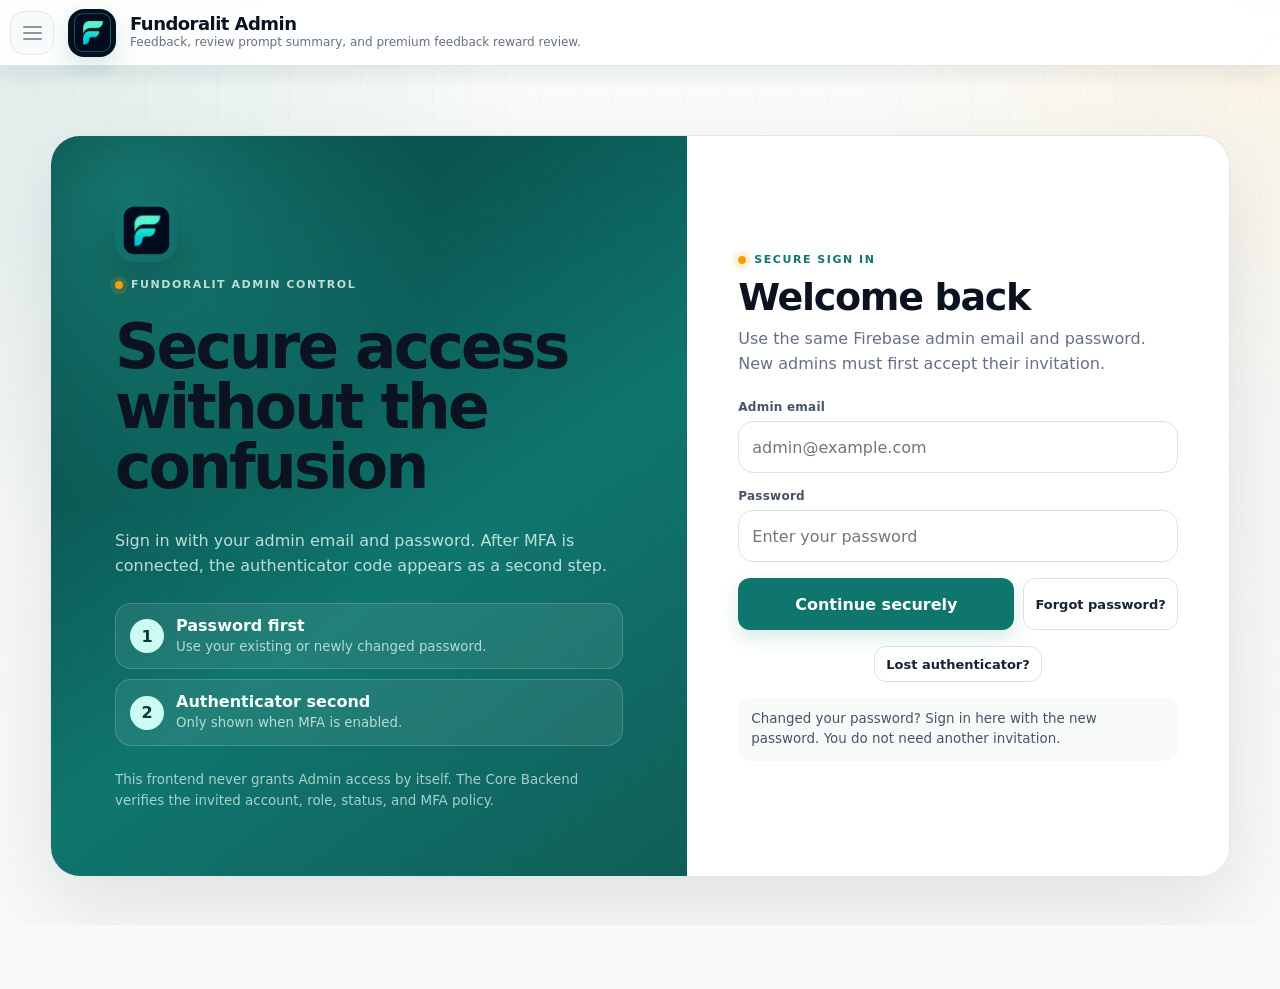
==== commit a8d957ff: "perf(admin): reduce module loading latency with request caching and progressive data fetching" ====
--- a/fundoralit-admin-web/index.html
+++ b/fundoralit-admin-web/index.html
@@ -4,9 +4,9 @@
   <meta charset="UTF-8" />
   <meta name="viewport" content="width=device-width, initial-scale=1.0" />
   <meta name="robots" content="noindex,nofollow" />
-  <meta http-equiv="Content-Security-Policy" content="default-src 'self'; script-src 'self'; style-src 'self' 'unsafe-inline'; img-src 'self' data: blob:; connect-src 'self' https: http://localhost:* http://127.0.0.1:*; object-src 'none'; base-uri 'none'; form-action 'none'" />
+  <meta http-equiv="Content-Security-Policy" content="default-src 'self'; script-src 'self'; style-src 'self' 'unsafe-inline'; img-src 'self' data: blob:; connect-src 'self' https:; object-src 'none'; base-uri 'none'; form-action 'none'" />
   <title>Fundoralit Admin</title>
-  <link rel="stylesheet" href="./src/styles.css?v=20260710-admin-trusted-device-recovery-v1" />
+  <link rel="stylesheet" href="./src/styles.css?v=20260711-admin-mfa-recovery-method-v3-firebase-recovery-saga-v4-20260723-loading-performance-v1" />
 </head>
 <body>
   <noscript>This admin panel requires JavaScript.</noscript>
@@ -34,6 +34,6 @@
   </div>
 
   <script src="./config.js"></script>
-  <script type="module" src="./src/app.js?v=20260710-admin-trusted-device-recovery-v1"></script>
+  <script type="module" src="./src/app.js?v=20260711-admin-mfa-recovery-method-v3-firebase-recovery-saga-v4-20260723-loading-performance-v1"></script>
 </body>
 </html>
--- a/fundoralit-admin-web/src/styles.css
+++ b/fundoralit-admin-web/src/styles.css
@@ -146,6 +146,9 @@
 .card { padding: clamp(16px, 2vw, 22px); }
 .page-section { display: grid; gap: 16px; }
 .login-grid { display: grid; gap: 12px; }
+
+/* Native hidden must win over component display rules. */
+[hidden] { display: none !important; }
 .field { display: grid; gap: 7px; margin-bottom: 12px; }
 label, .field label { font-size: 12px; font-weight: 850; color: var(--muted-strong); letter-spacing: 0.02em; }
 input, select, textarea {
@@ -5763,3 +5766,183 @@
 .account-login-steps li > span {
   grid-column: 2;
 }
+
+.recovery-resume-note {
+  margin: 0;
+  padding: 12px 14px;
+  border: 1px solid var(--line, #d8e4e1);
+  border-radius: 14px;
+  background: rgba(21, 128, 117, 0.06);
+  line-height: 1.55;
+}
+
+
+/* Subscription Support: separate effective user entitlement from approval workflow. */
+.subscription-support-view-tabs {
+  display: grid;
+  grid-template-columns: repeat(2, minmax(0, 1fr));
+  gap: 12px;
+  margin: 4px 0 16px;
+}
+
+.subscription-support-view-tab {
+  min-width: 0;
+  min-height: 78px;
+  display: flex;
+  align-items: center;
+  justify-content: space-between;
+  gap: 14px;
+  padding: 14px 16px;
+  border: 1px solid var(--border);
+  border-radius: 16px;
+  background: var(--card);
+  color: var(--text);
+  text-align: left;
+  box-shadow: var(--shadow-soft);
+}
+
+.subscription-support-view-tab:hover {
+  border-color: rgba(15, 118, 110, 0.34);
+  background: var(--primary-soft-2);
+}
+
+.subscription-support-view-tab.active {
+  border-color: rgba(15, 118, 110, 0.58);
+  background: var(--primary-soft-2);
+  box-shadow: 0 0 0 3px rgba(15, 118, 110, 0.10), var(--shadow-soft);
+}
+
+.subscription-support-view-copy {
+  min-width: 0;
+  display: grid;
+  gap: 4px;
+}
+
+.subscription-support-view-copy strong {
+  color: var(--heading);
+  font-size: 15px;
+}
+
+.subscription-support-view-copy small {
+  color: var(--muted);
+  font-size: 12px;
+  font-weight: 650;
+  line-height: 1.4;
+}
+
+.subscription-support-view-count {
+  flex: 0 0 auto;
+  min-width: 34px;
+  padding: 6px 9px;
+  border: 1px solid var(--border);
+  border-radius: 999px;
+  background: var(--card-soft);
+  color: var(--muted-strong);
+  font-size: 11px;
+  font-weight: 850;
+  text-align: center;
+  white-space: nowrap;
+}
+
+.subscription-support-view-tab.active .subscription-support-view-count {
+  border-color: rgba(15, 118, 110, 0.26);
+  background: var(--card);
+  color: var(--primary-dark);
+}
+
+.subscription-action-panel {
+  display: grid;
+  gap: 12px;
+  margin-top: 14px;
+  padding: 14px;
+  border: 1px solid var(--border);
+  border-radius: 14px;
+  background: var(--card-soft);
+}
+
+.subscription-action-panel.free {
+  border-color: rgba(100, 116, 139, 0.26);
+}
+
+.subscription-action-panel.pro {
+  border-color: rgba(15, 118, 110, 0.28);
+  background: var(--primary-soft-2);
+}
+
+.subscription-action-panel.scheduled {
+  border-color: rgba(217, 119, 6, 0.30);
+  background: var(--warning-soft);
+}
+
+.subscription-action-copy {
+  display: grid;
+  gap: 5px;
+}
+
+.subscription-action-copy strong {
+  color: var(--heading);
+  font-size: 14px;
+}
+
+.subscription-action-copy p {
+  margin: 0;
+  line-height: 1.5;
+}
+
+.subscription-action-buttons {
+  display: flex;
+  align-items: center;
+  flex-wrap: wrap;
+  gap: 8px;
+}
+
+.subscription-read-only-note {
+  margin: 0;
+}
+
+.subscription-request-type-card {
+  display: grid;
+  gap: 6px;
+  padding: 14px;
+  border: 1px solid rgba(15, 118, 110, 0.24);
+  border-radius: 14px;
+  background: var(--primary-soft-2);
+}
+
+.subscription-request-type-card strong {
+  color: var(--heading);
+  font-size: 16px;
+}
+
+.subscription-request-type-card p {
+  margin: 0;
+  line-height: 1.5;
+}
+
+.subscription-section-title {
+  align-items: flex-start;
+  margin-top: 6px;
+}
+
+.subscription-section-title h2,
+.subscription-section-title p {
+  margin-top: 0;
+}
+
+.subscription-entitlement-summary {
+  gap: 16px;
+}
+
+@media (max-width: 760px) {
+  .subscription-support-view-tabs {
+    grid-template-columns: 1fr;
+  }
+
+  .subscription-support-view-tab {
+    min-height: 68px;
+  }
+
+  .subscription-action-buttons .btn {
+    width: 100%;
+  }
+}
